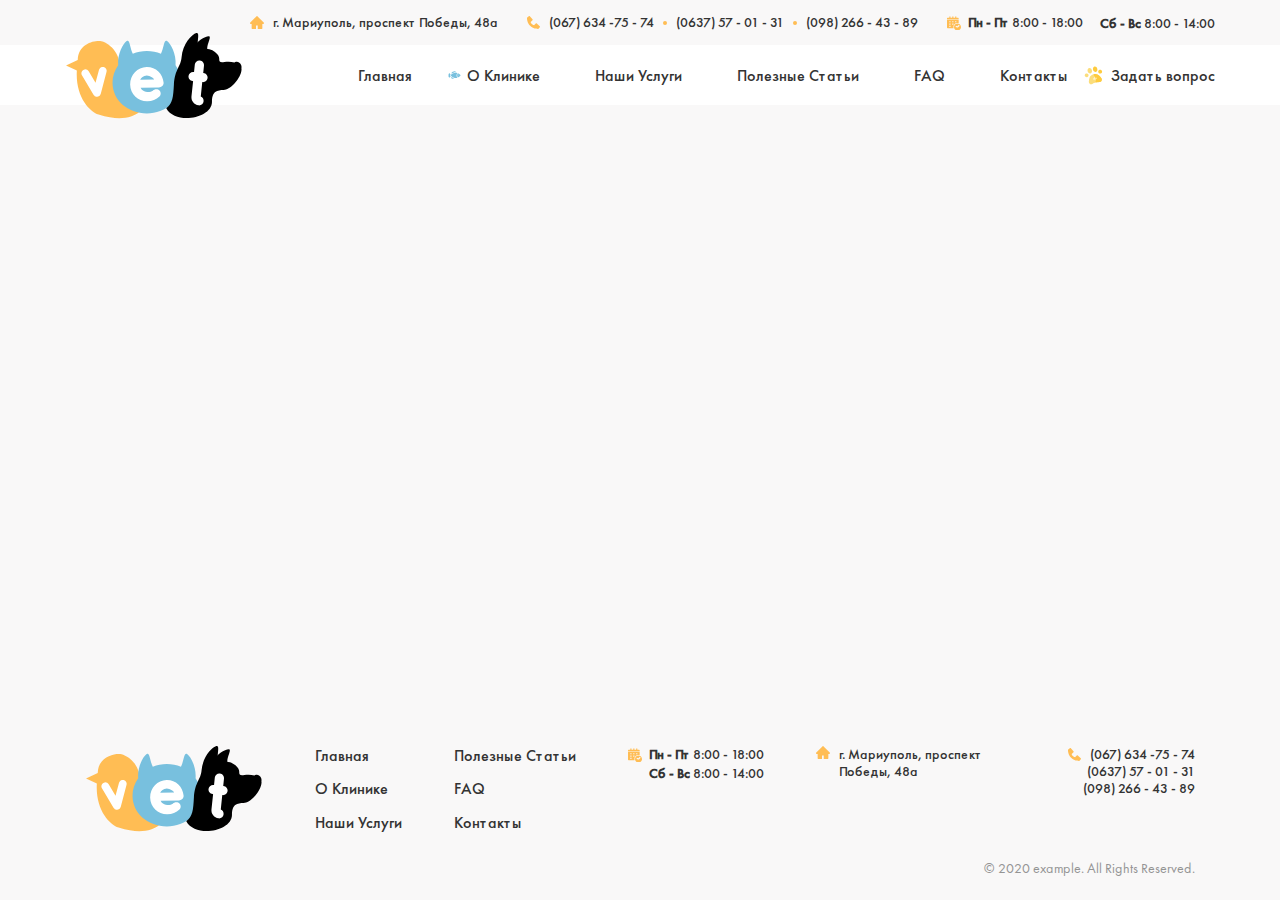
==== about_company.html @ c0300edf "completed all page header and footer" ====
<!DOCTYPE html>
<html lang="en">
<head>
    <meta charset="UTF-8">
    <meta http-equiv="X-UA-Compatible" content="IE=edge">
    <meta name="viewport" content="width=device-width, initial-scale=1.0">
    <link rel="stylesheet" href="./css/main.min.css">
    <title>О клинике</title>
</head>
<body>
    <header class="header">
        <div class="container">
            <div class="header-top">
                <div class="header-top-info">
                    <address class="header-top__address">
                        г. Мариуполь, проспект Победы, 48а
                    </address>
                    
                    <ul class="header-top__list-tel">
                        <li class="header-top__item-tel">
                            <a class="header-top__tel" href="tel:+0676347574">
                                (067) 634 -75 - 74
                            </a>
                        </li>
                        
                        <li class="header-top__item-tel">
                            <a class="header-top__tel" href="tel:+0637570131">
                                (0637) 57 - 01 - 31
                            </a>
                        </li>
                        
                        <li class="header-top__item-tel">
                            <a class="header-top__tel" href="tel:+0982664389">
                                (098) 266 - 43 - 89
                            </a>
                        </li>
                    </ul>
                    
                    <ul class="header-top__list-time">
                        <li class="header-top__item-time">
                            <time class="header-top__time">
                                <span class="header-top__time-day">Пн - Пт</span> 8:00 - 18:00
                            </time>
                        </li>
                        
                        <li class="header-top__item-time">
                            <time class="header-top__time">
                                <span class="header-top__time-day">Сб - Вс</span> 8:00 - 14:00
                            </time>
                        </li>
                    </ul>
                </div>
            </div>
            
            <div class="header-bottom">
                <div class="header-bottom-info">
                    <a class="header__link" href="./index.html">
                        <img class="header__img" src="./images/logo.svg" alt="Logo of site" width="178" height="86">
                    </a>

                    <ul class="header-bottom__list">
                        <li class="header-bottom__item">
                            <a class="header-bottom__link" href="./index.html">
                                Главная
                            </a>
                        </li>

                        <li class="header-bottom__item header-bottom--acive">
                            <a class="header-bottom__link" href="./about_company.html">
                                О Клинике
                            </a>
                        </li>

                        <li class="header-bottom__item">
                            <a class="header-bottom__link" href="./services.html">
                                Наши Услуги
                            </a>
                        </li>

                        <li class="header-bottom__item">
                            <a class="header-bottom__link" href="./blog.html">
                                Полезные Статьи
                            </a>
                        </li>

                        <li class="header-bottom__item">
                            <a class="header-bottom__link" href="./faq.html">
                                FAQ
                            </a>
                        </li>

                        <li class="header-bottom__item">
                            <a class="header-bottom__link" href="./contac.html">
                                Контакты
                            </a>
                        </li>
                    </ul>

                    <a class="header-bottom__link-q" href="">
                        Задать вопрос
                    </a>
                </div>
            </div>
        </div>
    </header>

    <!-- Main -->

    <main class="main">

    </main>

    <!-- Footer -->

    <footer class="footer">
        <div class="container">
            <div class="footer-top">
                <a class="header__link" href="./index.html">
                    <img class="header__img" src="./images/logo.svg" alt="Logo of site" width="178" height="86">
                </a>

                <ul class="footer__list">
                    <li class="footer__item">
                        <a class="footer__link" href="./index.html">
                            Главная
                        </a>
                    </li>

                    <li class="footer__item">
                        <a class="footer__link" href="./about_company.html">
                            О Клинике
                        </a>
                    </li>

                    <li class="footer__item">
                        <a class="footer__link" href="./services.html">
                            Наши Услуги
                        </a>
                    </li>
                </ul>

                <ul class="footer__list">
                    <li class="footer__item">
                        <a class="footer__link" href="./blog.html">
                            Полезные Статьи
                        </a>
                    </li>

                    <li class="footer__item">
                        <a class="footer__link" href="./faq.html">
                            FAQ
                        </a>
                    </li>

                    <li class="footer__item">
                        <a class="footer__link" href="./contac.html">
                            Контакты
                        </a>
                    </li>
                </ul>

                <ul class="header-top__list-time">
                    <li class="header-top__item-time">
                        <time class="header-top__time">
                            <span class="header-top__time-day">Пн - Пт</span> 8:00 - 18:00
                        </time>
                    </li>
                    
                    <li class="header-top__item-time">
                        <time class="header-top__time">
                            <span class="header-top__time-day">Сб - Вс</span> 8:00 - 14:00
                        </time>
                    </li>
                </ul>

                <address class="header-top__address">
                    г. Мариуполь, проспект Победы, 48а
                </address>
                
                <ul class="header-top__list-tel">
                    <li class="header-top__item-tel">
                        <a class="header-top__tel" href="tel:+0676347574">
                            (067) 634 -75 - 74
                        </a>
                    </li>
                    
                    <li class="header-top__item-tel">
                        <a class="header-top__tel" href="tel:+0637570131">
                            (0637) 57 - 01 - 31
                        </a>
                    </li>
                    
                    <li class="header-top__item-tel">
                        <a class="header-top__tel" href="tel:+0982664389">
                            (098) 266 - 43 - 89
                        </a>
                    </li>
                </ul>
            </div>
            
            <div class="footer-bottom">
                <p class="footer__author">
                    © 2020 example. All Rights Reserved.
                </p>
            </div>
        </div>
    </footer>
</body>
</html>
---- css/main.min.css ----
<<<<<<< HEAD
@font-face{font-family:'FuturaPT';src:url("../font/FuturaPT-Bold.woff2") format("woff2"),url("../font/FuturaPT-Bold.woff") format("woff");font-weight:bold;font-style:normal;font-display:swap}@font-face{font-family:'FuturaPT';src:url("../font/FuturaPT-Book.woff2") format("woff2"),url("../font/FuturaPT-Book.woff") format("woff");font-weight:normal;font-style:normal;font-display:swap}@font-face{font-family:'FuturaPT';src:url("../font/FuturaPT-Light.woff2") format("woff2"),url("../font/FuturaPT-Light.woff") format("woff");font-weight:300;font-style:normal;font-display:swap}@font-face{font-family:'FuturaPT';src:url("../font/FuturaPT-Medium.woff2") format("woff2"),url("../font/FuturaPT-Medium.woff") format("woff");font-weight:500;font-style:normal;font-display:swap}html{line-height:1.15;-webkit-text-size-adjust:100%}body{margin:0}main{display:block}h1{font-size:2em;margin:.67em 0}hr{-webkit-box-sizing:content-box;box-sizing:content-box;height:0;overflow:visible}pre{font-family:monospace,monospace;font-size:1em}a{background-color:transparent}abbr[title]{border-bottom:none;text-decoration:underline;-webkit-text-decoration:underline dotted;text-decoration:underline dotted}b,strong{font-weight:bolder}code,kbd,samp{font-family:monospace,monospace;font-size:1em}small{font-size:80%}sub,sup{font-size:75%;line-height:0;position:relative;vertical-align:baseline}sub{bottom:-.25em}sup{top:-.5em}img{border-style:none}button,input,optgroup,select,textarea{font-family:inherit;font-size:100%;line-height:1.15;margin:0}button,input{overflow:visible}button,select{text-transform:none}[type=button],[type=reset],[type=submit],button{-webkit-appearance:button}[type=button]::-moz-focus-inner,[type=reset]::-moz-focus-inner,[type=submit]::-moz-focus-inner,button::-moz-focus-inner{border-style:none;padding:0}[type=button]:-moz-focusring,[type=reset]:-moz-focusring,[type=submit]:-moz-focusring,button:-moz-focusring{outline:1px dotted ButtonText}fieldset{padding:.35em .75em .625em}legend{-webkit-box-sizing:border-box;box-sizing:border-box;color:inherit;display:table;max-width:100%;padding:0;white-space:normal}progress{vertical-align:baseline}textarea{overflow:auto}[type=checkbox],[type=radio]{-webkit-box-sizing:border-box;box-sizing:border-box;padding:0}[type=number]::-webkit-inner-spin-button,[type=number]::-webkit-outer-spin-button{height:auto}[type=search]{-webkit-appearance:textfield;outline-offset:-2px}[type=search]::-webkit-search-decoration{-webkit-appearance:none}::-webkit-file-upload-button{-webkit-appearance:button;font:inherit}details{display:block}summary{display:list-item}template{display:none}[hidden]{display:none}*,::before,::after{-webkit-box-sizing:border-box;box-sizing:border-box;scroll-behavior:smooth}html{height:100%}body{margin:0;padding:0;display:-webkit-box;display:-ms-flexbox;display:flex;-webkit-box-orient:vertical;-webkit-box-direction:normal;-ms-flex-direction:column;flex-direction:column;height:100%;font-family:'FuturaPT', 'Arial', sans-serif;font-size:16px;line-height:1.2;font-weight:400;background-color:#F9F8F8}main{-webkit-box-flex:1;-ms-flex-positive:1;flex-grow:1}img{vertical-align:middle}.visually-hidden{position:absolute;width:1px;height:1px;margin:-1px;padding:0;overflow:hidden;border:0;clip:rect(0 0 0 0)}.container{max-width:1440px;margin:0 auto;padding:0 20px}.header .container{padding:0}.header-top{padding:13px 65px 13px 250px;background-color:#F9F8F8}.header-top-info{display:-webkit-box;display:-ms-flexbox;display:flex;-webkit-box-pack:justify;-ms-flex-pack:justify;justify-content:space-between;-webkit-box-align:center;-ms-flex-align:center;align-items:center}.header-top__address{display:-webkit-box;display:-ms-flexbox;display:flex;-webkit-box-align:center;-ms-flex-align:center;align-items:center;font-size:14px;font-style:normal;font-weight:500;color:#333}.header-top__address::before{content:"";display:block;width:14px;height:13px;margin-right:9px;-ms-flex-negative:0;flex-shrink:0;background-image:url("../images/icon-house.svg");background-repeat:no-repeat}.header-top__list-tel{margin:0;padding:0;list-style-type:none;display:-webkit-box;display:-ms-flexbox;display:flex}.header-top__item-tel+.header-top__item-tel{margin-left:9px}.header-top__item-tel{display:-webkit-box;display:-ms-flexbox;display:flex;-webkit-box-align:center;-ms-flex-align:center;align-items:center}.header-top__item-tel:nth-child(1)::before{content:"";display:block;width:13px;height:13px;margin-right:9px;background-image:url("../images/icon-phone.svg");background-repeat:no-repeat}.header-top__item-tel:nth-child(2)::before{content:"";display:block;width:4px;height:4px;margin-right:9px;background-image:url("../images/icon-circle.svg");background-repeat:no-repeat}.header-top__item-tel:nth-child(3)::before{content:"";display:block;width:4px;height:4px;margin-right:9px;background-image:url("../images/icon-circle.svg");background-repeat:no-repeat}.header-top__tel{font-size:14px;font-weight:500;color:#333;text-decoration:none}.header-top__tel:hover{color:#FFBD54;-webkit-transition:color 0.3s ease;transition:color 0.3s ease}.header-top__tel:active{color:#333;opacity:0.6}.header-top__list-time{margin:0;padding:0;list-style-type:none;display:-webkit-box;display:-ms-flexbox;display:flex}.header-top__item-time:nth-child(1){display:-webkit-box;display:-ms-flexbox;display:flex;-webkit-box-align:center;-ms-flex-align:center;align-items:center;margin-right:17px}.header-top__item-time:nth-child(1)::before{content:"";display:block;width:14px;height:14px;margin-right:7px;background-image:url("../images/icon-calendar.svg");background-repeat:no-repeat}.header-top__time{font-size:14px;font-weight:500;color:#333}.header-top__time-day{font-weight:700}.header-bottom{position:relative;padding:20px 65px 19px 358px;background-color:#fff}.header-bottom-info{display:-webkit-box;display:-ms-flexbox;display:flex;-webkit-box-pack:justify;-ms-flex-pack:justify;justify-content:space-between;-webkit-box-align:center;-ms-flex-align:center;align-items:center}.header__link{position:absolute;left:65px}.header__link:hover{opacity:0.8}.header__link:active{opacity:0.6}.header-bottom__list{margin:0;padding:0;list-style-type:none;display:-webkit-box;display:-ms-flexbox;display:flex;-webkit-box-align:center;-ms-flex-align:center;align-items:center}.header-bottom__item+.header-bottom__item{margin-left:55px}.header-bottom__item{position:relative;display:-webkit-box;display:-ms-flexbox;display:flex;-webkit-box-align:center;-ms-flex-align:center;align-items:center}.header-bottom__item::before{position:absolute;left:-20px;content:"";display:none;width:15px;height:15px;background-image:url("../images/icon-fish.svg");background-repeat:no-repeat;background-size:contain}.header-bottom__item:hover::before{display:block}.header-bottom--acive.header-bottom__item::before{display:block}.header-bottom__link{font-weight:500;color:#333;text-decoration:none;white-space:nowrap}.header-bottom__link:hover{-webkit-box-shadow:inset 0 -2px 0 0 #F4FFAD;box-shadow:inset 0 -2px 0 0 #F4FFAD}.header-bottom__link:active{opacity:0.6}.header-bottom__link-q{display:-webkit-box;display:-ms-flexbox;display:flex;-webkit-box-align:center;-ms-flex-align:center;align-items:center;font-size:16px;font-weight:500;color:#333;text-decoration:none}.header-bottom__link-q:hover{-webkit-box-shadow:inset 0 -2px 0 0 #F4FFAD;box-shadow:inset 0 -2px 0 0 #F4FFAD}.header-bottom__link-q:active{opacity:0.6}.header-bottom__link-q::before{content:"";display:block;width:23px;height:21px;margin-right:5px;background-image:url("../images/icon-pet.svg");background-repeat:no-repeat;background-size:contain}.footer .footer-top{display:-webkit-box;display:-ms-flexbox;display:flex;-webkit-box-align:start;-ms-flex-align:start;align-items:flex-start;-webkit-box-pack:justify;-ms-flex-pack:justify;justify-content:space-between;padding:54px 65px 14px 65px;background-color:#F9F8F8}.footer .header__link{position:relative;left:0}.footer__list{margin:0;padding:0;list-style-type:none}.footer__item+.footer__item{margin-top:14px}.footer__link{font-weight:500;color:#333;text-decoration:none;white-space:nowrap}.footer__link:hover{color:#FFBD54;-webkit-transition:color 0.3s ease;transition:color 0.3s ease}.footer__link:active{color:#333;opacity:0.7}.footer .header-top__list-time{-webkit-box-orient:vertical;-webkit-box-direction:normal;-ms-flex-direction:column;flex-direction:column;-webkit-box-align:end;-ms-flex-align:end;align-items:flex-end}.footer .header-top__item-time:nth-child(1){margin:0}.footer .header-top__address{max-width:200px;-webkit-box-align:start;-ms-flex-align:start;align-items:flex-start}.footer .header-top__list-tel{-webkit-box-orient:vertical;-webkit-box-direction:normal;-ms-flex-direction:column;flex-direction:column;-webkit-box-align:end;-ms-flex-align:end;align-items:flex-end}.footer .header-top__item-tel:nth-child(2)::before{content:none}.footer .header-top__item-tel:nth-child(3)::before{content:none}.footer-bottom{padding:14px 65px 23px 65px}.footer__author{margin:0;padding:0;text-align:right;font-size:14px;color:#949494}
/*# sourceMappingURL=main.min.css.map */
=======

@font-face{font-family:'FuturaPT';src:url("../font/FuturaPT-Bold.woff2") format("woff2"),url("../font/FuturaPT-Bold.woff") format("woff");font-weight:bold;font-style:normal;font-display:swap}@font-face{font-family:'FuturaPT';src:url("../font/FuturaPT-Book.woff2") format("woff2"),url("../font/FuturaPT-Book.woff") format("woff");font-weight:normal;font-style:normal;font-display:swap}@font-face{font-family:'FuturaPT';src:url("../font/FuturaPT-Light.woff2") format("woff2"),url("../font/FuturaPT-Light.woff") format("woff");font-weight:300;font-style:normal;font-display:swap}@font-face{font-family:'FuturaPT';src:url("../font/FuturaPT-Medium.woff2") format("woff2"),url("../font/FuturaPT-Medium.woff") format("woff");font-weight:500;font-style:normal;font-display:swap}html{line-height:1.15;-webkit-text-size-adjust:100%}body{margin:0}main{display:block}h1{font-size:2em;margin:.67em 0}hr{-webkit-box-sizing:content-box;box-sizing:content-box;height:0;overflow:visible}pre{font-family:monospace,monospace;font-size:1em}a{background-color:transparent}abbr[title]{border-bottom:none;text-decoration:underline;-webkit-text-decoration:underline dotted;text-decoration:underline dotted}b,strong{font-weight:bolder}code,kbd,samp{font-family:monospace,monospace;font-size:1em}small{font-size:80%}sub,sup{font-size:75%;line-height:0;position:relative;vertical-align:baseline}sub{bottom:-.25em}sup{top:-.5em}img{border-style:none}button,input,optgroup,select,textarea{font-family:inherit;font-size:100%;line-height:1.15;margin:0}button,input{overflow:visible}button,select{text-transform:none}[type=button],[type=reset],[type=submit],button{-webkit-appearance:button}[type=button]::-moz-focus-inner,[type=reset]::-moz-focus-inner,[type=submit]::-moz-focus-inner,button::-moz-focus-inner{border-style:none;padding:0}[type=button]:-moz-focusring,[type=reset]:-moz-focusring,[type=submit]:-moz-focusring,button:-moz-focusring{outline:1px dotted ButtonText}fieldset{padding:.35em .75em .625em}legend{-webkit-box-sizing:border-box;box-sizing:border-box;color:inherit;display:table;max-width:100%;padding:0;white-space:normal}progress{vertical-align:baseline}textarea{overflow:auto}[type=checkbox],[type=radio]{-webkit-box-sizing:border-box;box-sizing:border-box;padding:0}[type=number]::-webkit-inner-spin-button,[type=number]::-webkit-outer-spin-button{height:auto}[type=search]{-webkit-appearance:textfield;outline-offset:-2px}[type=search]::-webkit-search-decoration{-webkit-appearance:none}::-webkit-file-upload-button{-webkit-appearance:button;font:inherit}details{display:block}summary{display:list-item}template{display:none}[hidden]{display:none}*,::before,::after{-webkit-box-sizing:border-box;box-sizing:border-box;scroll-behavior:smooth}html{height:100%}body{margin:0;padding:0;display:-webkit-box;display:-ms-flexbox;display:flex;-webkit-box-orient:vertical;-webkit-box-direction:normal;-ms-flex-direction:column;flex-direction:column;height:100%;font-family:'FuturaPT', 'Arial', sans-serif;font-size:16px;line-height:1.2;font-weight:400;background-color:#F9F8F8}main{-webkit-box-flex:1;-ms-flex-positive:1;flex-grow:1}img{vertical-align:middle}.visually-hidden{position:absolute;width:1px;height:1px;margin:-1px;padding:0;overflow:hidden;border:0;clip:rect(0 0 0 0)}.container{max-width:1440px;margin:0 auto;padding:0 20px}.header .container{padding:0}.header-top{padding:13px 65px 13px 250px;background-color:#F9F8F8}.header-top-info{display:-webkit-box;display:-ms-flexbox;display:flex;-webkit-box-pack:justify;-ms-flex-pack:justify;justify-content:space-between;-webkit-box-align:center;-ms-flex-align:center;align-items:center}.header-top__address{display:-webkit-box;display:-ms-flexbox;display:flex;-webkit-box-align:center;-ms-flex-align:center;align-items:center;font-size:14px;font-style:normal;font-weight:500;color:#333}.header-top__address::before{content:"";display:block;width:14px;height:13px;margin-right:9px;background-image:url("../images/icon-house.svg");background-repeat:no-repeat}.header-top__list-tel{margin:0;padding:0;list-style-type:none;display:-webkit-box;display:-ms-flexbox;display:flex}.header-top__item-tel+.header-top__item-tel{margin-left:9px}.header-top__item-tel{display:-webkit-box;display:-ms-flexbox;display:flex;-webkit-box-align:center;-ms-flex-align:center;align-items:center}.header-top__item-tel:nth-child(1)::before{content:"";display:block;width:13px;height:13px;margin-right:9px;background-image:url("../images/icon-phone.svg");background-repeat:no-repeat}.header-top__item-tel:nth-child(2)::before{content:"";display:block;width:4px;height:4px;margin-right:9px;background-image:url("../images/icon-circle.svg");background-repeat:no-repeat}.header-top__item-tel:nth-child(3)::before{content:"";display:block;width:4px;height:4px;margin-right:9px;background-image:url("../images/icon-circle.svg");background-repeat:no-repeat}.header-top__tel{font-size:14px;font-weight:500;color:#333;text-decoration:none}.header-top__tel:hover{color:#FFBD54;-webkit-transition:color 0.3s ease;transition:color 0.3s ease}.header-top__tel:active{color:#333;opacity:0.6}.header-top__list-time{margin:0;padding:0;list-style-type:none;display:-webkit-box;display:-ms-flexbox;display:flex}.header-top__item-time:nth-child(1){display:-webkit-box;display:-ms-flexbox;display:flex;-webkit-box-align:center;-ms-flex-align:center;align-items:center;margin-right:17px}.header-top__item-time:nth-child(1)::before{content:"";display:block;width:14px;height:14px;margin-right:7px;background-image:url("../images/icon-calendar.svg");background-repeat:no-repeat}.header-top__time{font-size:14px;font-weight:500;color:#333}.header-top__time-day{font-weight:700}.header-bottom{position:relative;padding:20px 65px 19px 358px;background-color:#fff}.header-bottom-info{display:-webkit-box;display:-ms-flexbox;display:flex;-webkit-box-pack:justify;-ms-flex-pack:justify;justify-content:space-between;-webkit-box-align:center;-ms-flex-align:center;align-items:center}.header__link{position:absolute;left:65px}.header__link:hover{opacity:0.8}.header__link:active{opacity:0.6}.header-bottom__list{margin:0;padding:0;list-style-type:none;display:-webkit-box;display:-ms-flexbox;display:flex;-webkit-box-align:center;-ms-flex-align:center;align-items:center}.header-bottom__item+.header-bottom__item{margin-left:55px}.header-bottom__item{position:relative;display:-webkit-box;display:-ms-flexbox;display:flex;-webkit-box-align:center;-ms-flex-align:center;align-items:center}.header-bottom__item::before{position:absolute;left:-20px;content:"";display:none;width:15px;height:15px;background-image:url("../images/icon-fish.svg");background-repeat:no-repeat;background-size:contain}.header-bottom__item:hover::before{display:block}.header-bottom--acive.header-bottom__item::before{display:block}.header-bottom__link{font-weight:500;color:#333;text-decoration:none;white-space:nowrap}.header-bottom__link:hover{-webkit-box-shadow:inset 0 -2px 0 0 #F4FFAD;box-shadow:inset 0 -2px 0 0 #F4FFAD}.header-bottom__link:active{opacity:0.6}.header-bottom__link-q{display:-webkit-box;display:-ms-flexbox;display:flex;-webkit-box-align:center;-ms-flex-align:center;align-items:center;font-size:16px;font-weight:500;color:#333;text-decoration:none}.header-bottom__link-q:hover{-webkit-box-shadow:inset 0 -2px 0 0 #F4FFAD;box-shadow:inset 0 -2px 0 0 #F4FFAD}.header-bottom__link-q:active{opacity:0.6}.header-bottom__link-q::before{content:"";display:block;width:23px;height:21px;margin-right:5px;background-image:url("../images/icon-pet.svg");background-repeat:no-repeat;background-size:contain}
/*# sourceMappingURL=main.min.css.map */

>>>>>>> f0f68b312cd9352ac6ed9e922bcf2f4b760effd1
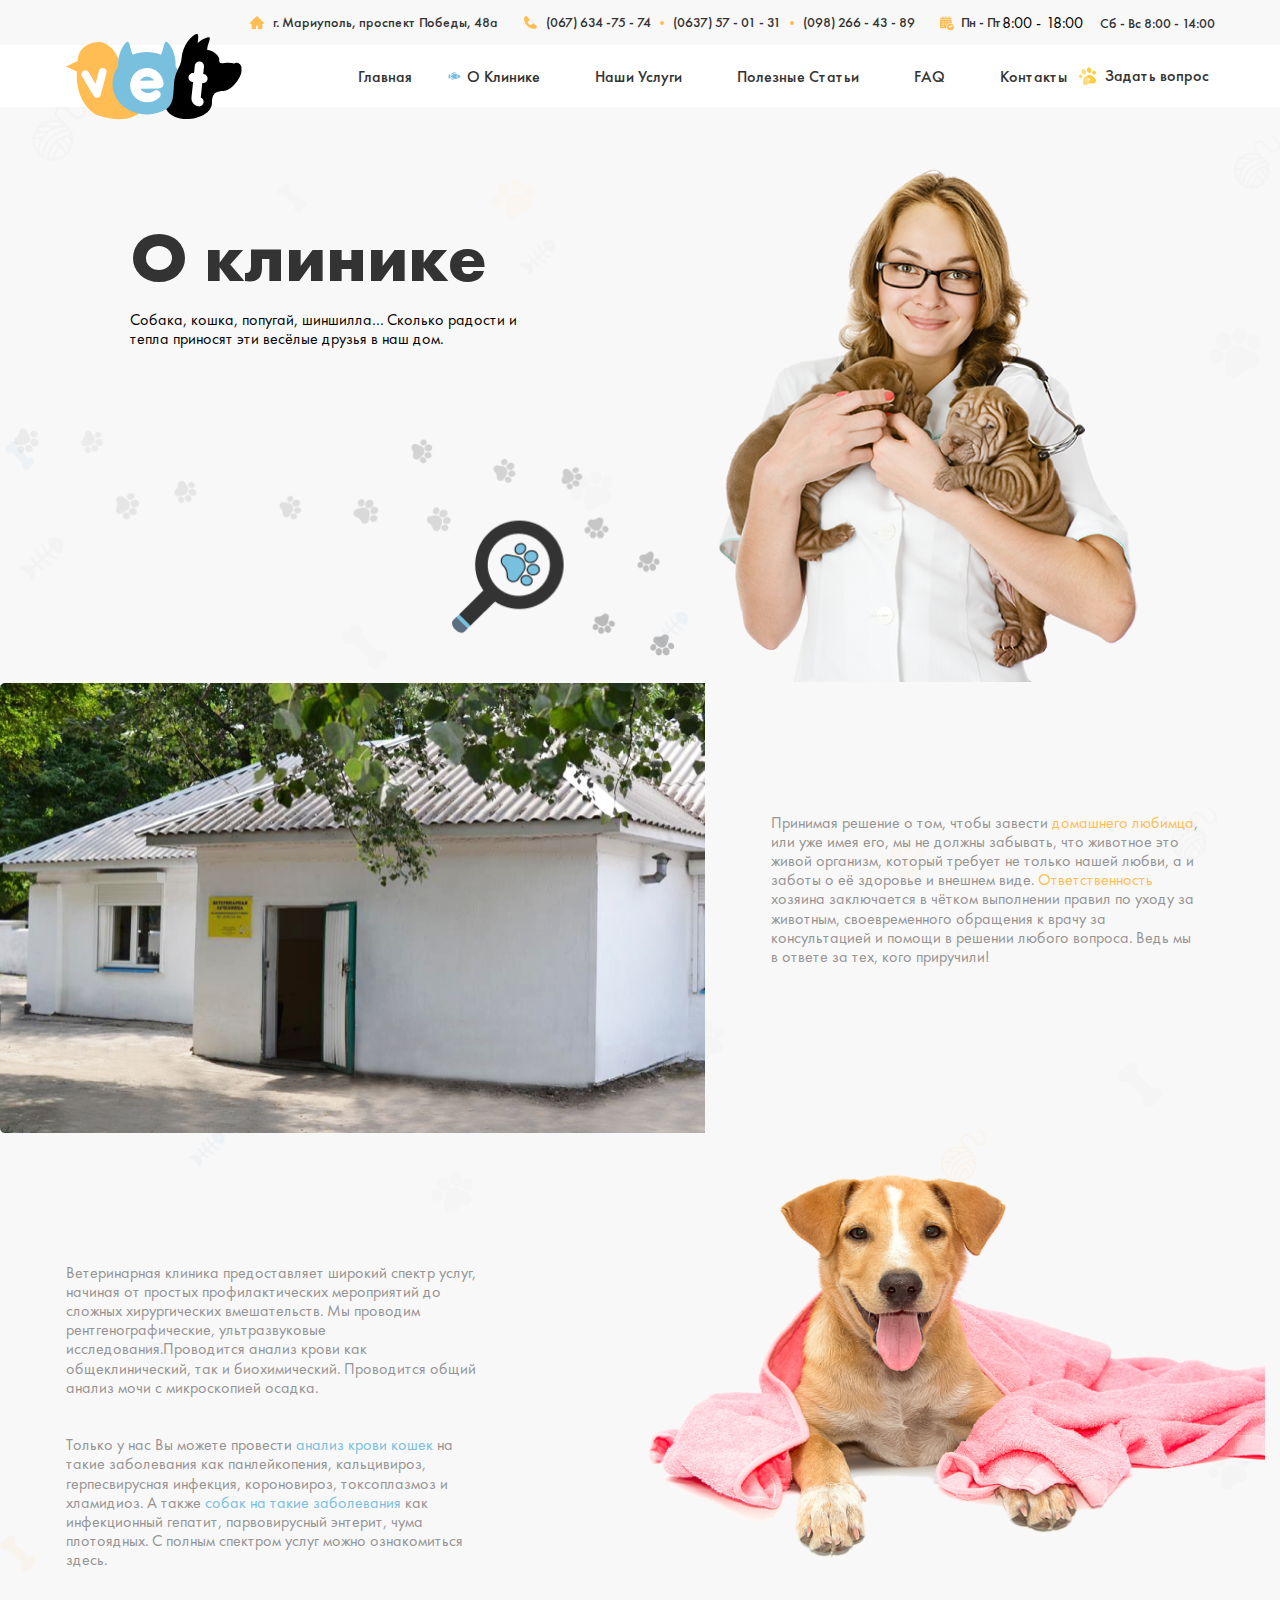
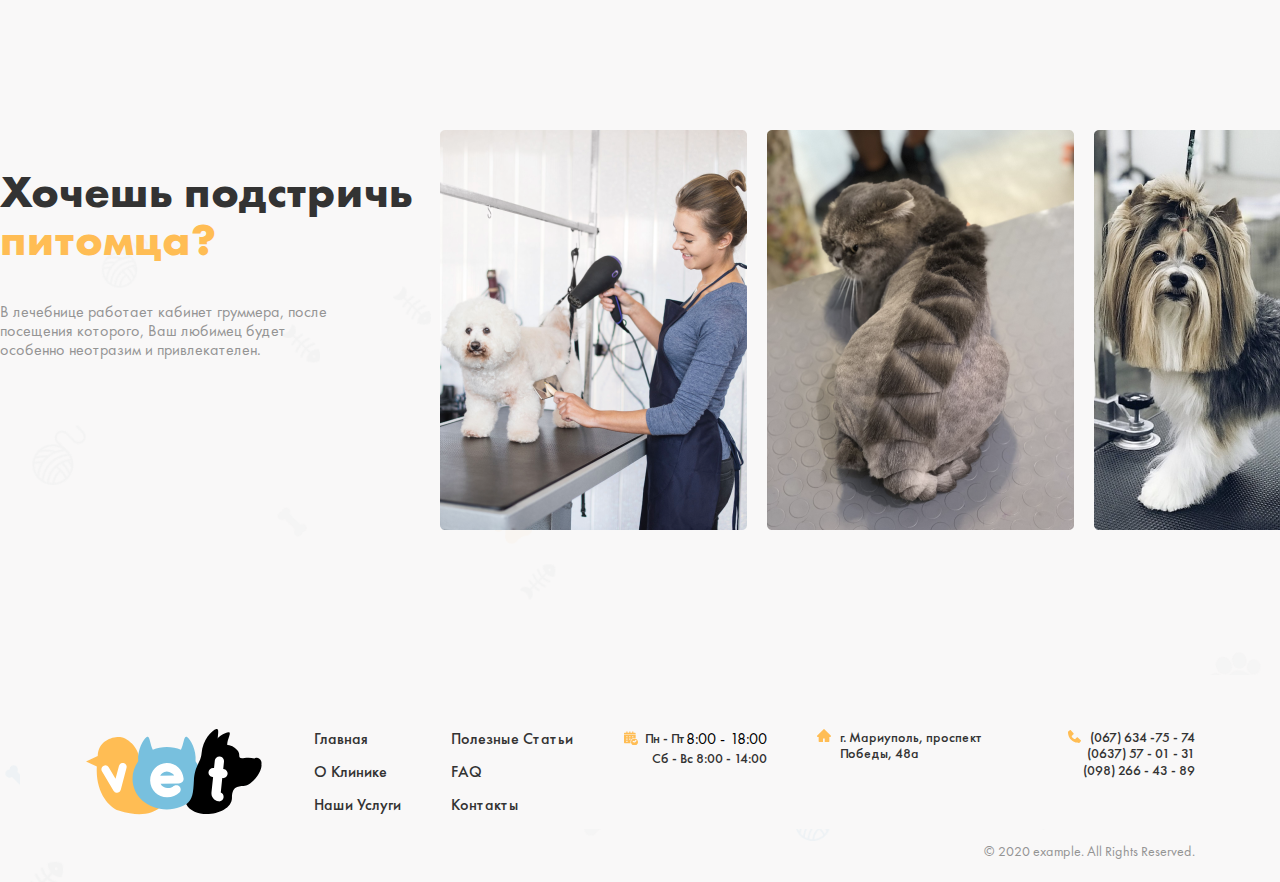
==== commit f149e2b3: "ancha muncha tayyor bo'lib qoldi)" ====
--- a/about_company.html
+++ b/about_company.html
@@ -1,5 +1,5 @@
 <!DOCTYPE html>
-<html lang="en">
+<html lang="ru">
 <head>
     <meta charset="UTF-8">
     <meta http-equiv="X-UA-Compatible" content="IE=edge">
@@ -38,15 +38,11 @@
                     
                     <ul class="header-top__list-time">
                         <li class="header-top__item-time">
-                            <time class="header-top__time">
-                                <span class="header-top__time-day">Пн - Пт</span> 8:00 - 18:00
-                            </time>
+                            <span class="header-top__time">Пн - Пт</span> 8:00 - 18:00
                         </li>
                         
                         <li class="header-top__item-time">
-                            <time class="header-top__time">
-                                <span class="header-top__time-day">Сб - Вс</span> 8:00 - 14:00
-                            </time>
+                            <span class="header-top__time">Сб - Вс 8:00 - 14:00</span> 
                         </li>
                     </ul>
                 </div>
@@ -57,48 +53,48 @@
                     <a class="header__link" href="./index.html">
                         <img class="header__img" src="./images/logo.svg" alt="Logo of site" width="178" height="86">
                     </a>
-
+                    
                     <ul class="header-bottom__list">
                         <li class="header-bottom__item">
                             <a class="header-bottom__link" href="./index.html">
                                 Главная
                             </a>
                         </li>
-
-                        <li class="header-bottom__item header-bottom--acive">
+                        
+                        <li class="header-bottom__item  header-bottom--acive">
                             <a class="header-bottom__link" href="./about_company.html">
                                 О Клинике
                             </a>
                         </li>
-
+                        
                         <li class="header-bottom__item">
                             <a class="header-bottom__link" href="./services.html">
                                 Наши Услуги
                             </a>
                         </li>
-
+                        
                         <li class="header-bottom__item">
                             <a class="header-bottom__link" href="./blog.html">
                                 Полезные Статьи
                             </a>
                         </li>
-
+                        
                         <li class="header-bottom__item">
                             <a class="header-bottom__link" href="./faq.html">
                                 FAQ
                             </a>
                         </li>
-
+                        
                         <li class="header-bottom__item">
                             <a class="header-bottom__link" href="./contac.html">
                                 Контакты
                             </a>
                         </li>
                     </ul>
-
-                    <a class="header-bottom__link-q" href="">
+                    
+                    <button class="header-bottom__link-q js-modal-open">
                         Задать вопрос
-                    </a>
+                    </button>
                 </div>
             </div>
         </div>
@@ -107,7 +103,61 @@
     <!-- Main -->
 
     <main class="main">
-
+        <div class="container">
+            <div class="hero-blog hero-about-company">
+              <h1 class="hero-blog__heading">
+                О клинике
+              </h1>
+              <p class="hero-blog__text">
+                Собака, кошка, попугай, шиншилла… Сколько радости и тепла приносят эти весёлые друзья в наш дом.
+              </p>
+            </div>
+        </div>
+
+        <!-- INFO  -->
+        <section class="conpany-info">
+            <div class="container">
+                <div class="conpany-info__wrapper">
+                    <div class="conpany-info__content">
+                        <img src="images/about-company-info-house.png" alt="House Img" width="705" height="450">
+                        <p class="conpany-info__text conpany-info__text__orange">
+                            Принимая решение о том, чтобы завести <span class="conpany-info__text__orange">домашнего любимца</span>, или уже имея его, мы не должны забывать, что животное это живой организм, который требует не только нашей любви, а и заботы о её здоровье и  внешнем виде. <span class="conpany-info__text__orange">Ответственность</span> хозяина заключается в чётком выполнении правил по уходу за животным, своевременного обращения к врачу за консультацией и помощи в решении любого вопроса. Ведь мы в ответе за тех, кого приручили!
+                        </p>
+                    </div>
+                    <div class="conpany-info__content">
+                        <div class="conpany-info__text__wrapper">
+                            <p class="conpany-info__text">
+                                Ветеринарная клиника предоставляет широкий спектр услуг,  начиная от простых профилактических мероприятий до сложных хирургических вмешательств. Мы проводим рентгенографические, ультразвуковые исследования.Проводится анализ крови как общеклинический, так и биохимический. Проводится общий анализ мочи с микроскопией осадка. <br><br><br>
+                                Только у нас Вы можете провести <span class="conpany-info__text__blue
+                                ">анализ крови кошек</span> на такие заболевания как панлейкопения, кальцивироз, герпесвирусная инфекция, короновироз, токсоплазмоз и хламидиоз. А также <span class="conpany-info__text__blue
+                                ">собак на такие заболевания</span>  как инфекционный гепатит, парвовирусный энтерит, чума плотоядных. С полным спектром услуг можно ознакомиться здесь.
+                            </p>
+                        </div>
+                        <img src="images/about-company-info-dog.png" alt="House Img" width="705" height="450">
+                    </div>
+
+                    <section class="conpany-feature">
+                        <div class="container">
+                            <div class="conpany-feature__wrapper">
+                                <div class="conpany-feature__content">
+                                    <h2 class="conpany-feature__heading">
+                                        Хочешь подстричь <span>питомца?</span>
+                                    </h2>
+                                    <p class="conpany-feature__text">
+                                        В лечебнице работает кабинет груммера, после посещения которого, Ваш любимец будет особенно неотразим и привлекателен.
+                                    </p>
+                                </div>
+                                <div class="conpany-feature__img">
+                                    <img src="images/feature-vet-woman.png" alt="Vet woman" srcset="images/feature-vet-woman.png 1x ,images/feature-vet-woman@2x.png 2x" width="307" height="400">
+                                    <img src="images/feature-cat.png" alt="Vet woman" srcset="images/feature-cat.png 1x ,images/feature-cat@2x.png 2x" width="307" height="400">
+                                    <img src="images/feature-dog.png" alt="Vet woman" srcset="images/feature-dog.png 1x ,images/feature-dog@2x.png 2x" width="307" height="400">
+                                </div>
+                            </div>
+                        </div>
+                    </section>
+                </div>
+            </div>
+        </section>
     </main>
 
     <!-- Footer -->
@@ -118,61 +168,57 @@
                 <a class="header__link" href="./index.html">
                     <img class="header__img" src="./images/logo.svg" alt="Logo of site" width="178" height="86">
                 </a>
-
+                
                 <ul class="footer__list">
                     <li class="footer__item">
                         <a class="footer__link" href="./index.html">
                             Главная
                         </a>
                     </li>
-
+                    
                     <li class="footer__item">
                         <a class="footer__link" href="./about_company.html">
                             О Клинике
                         </a>
                     </li>
-
+                    
                     <li class="footer__item">
                         <a class="footer__link" href="./services.html">
                             Наши Услуги
                         </a>
                     </li>
                 </ul>
-
+                
                 <ul class="footer__list">
                     <li class="footer__item">
                         <a class="footer__link" href="./blog.html">
                             Полезные Статьи
                         </a>
                     </li>
-
+                    
                     <li class="footer__item">
                         <a class="footer__link" href="./faq.html">
                             FAQ
                         </a>
                     </li>
-
+                    
                     <li class="footer__item">
                         <a class="footer__link" href="./contac.html">
                             Контакты
                         </a>
                     </li>
                 </ul>
-
+                
                 <ul class="header-top__list-time">
                     <li class="header-top__item-time">
-                        <time class="header-top__time">
-                            <span class="header-top__time-day">Пн - Пт</span> 8:00 - 18:00
-                        </time>
+                        <span class="header-top__time">Пн - Пт</span> 8:00 - 18:00
                     </li>
                     
                     <li class="header-top__item-time">
-                        <time class="header-top__time">
-                            <span class="header-top__time-day">Сб - Вс</span> 8:00 - 14:00
-                        </time>
-                    </li>
-                </ul>
-
+                        <span class="header-top__time">Сб - Вс 8:00 - 14:00</span> 
+                    </li>
+                </ul>
+                
                 <address class="header-top__address">
                     г. Мариуполь, проспект Победы, 48а
                 </address>
@@ -205,5 +251,32 @@
             </div>
         </div>
     </footer>
+    
+    <!-- Modal -->
+    
+    <section class="modal js-modal">
+        <div class="form-container">
+            <div class="content-wrapper">
+                <div class="left-content__wrapper">
+                    <button class="exit-button" type="button"><img src="./images/modal-exit.svg" alt="Modal exit" width="18" height="18"></button>
+                    <p class="form-info">Авторизация:</p>
+                    <a class="google" href="#">Войти через Google</a>
+                    <a class="facebook" href="#">Войти через Facebook</a>
+                </div>
+                
+                <form class="input-question" action="https://echo.htmlacademy.ru"  method="POST" >
+                    
+                    <h2 class="form-heading">Задать вопрос</h2>
+                    <input class="input-name" type="text" name="name" placeholder="Ваше имя" required>
+                    
+                    <textarea class="question-input" name="question" cols="30" rows="10" placeholder="Опишите Ваш вопрос."></textarea>
+                    
+                    <button class="form-button" type="submit">Отправить</button>
+                </form>
+            </div>
+        </div>
+    </section>
+    
+    <script src="./js/main.js"></script>
 </body>
 </html>--- a/css/main.min.css
+++ b/css/main.min.css
@@ -1,9 +1,2403 @@
-<<<<<<< HEAD
-@font-face{font-family:'FuturaPT';src:url("../font/FuturaPT-Bold.woff2") format("woff2"),url("../font/FuturaPT-Bold.woff") format("woff");font-weight:bold;font-style:normal;font-display:swap}@font-face{font-family:'FuturaPT';src:url("../font/FuturaPT-Book.woff2") format("woff2"),url("../font/FuturaPT-Book.woff") format("woff");font-weight:normal;font-style:normal;font-display:swap}@font-face{font-family:'FuturaPT';src:url("../font/FuturaPT-Light.woff2") format("woff2"),url("../font/FuturaPT-Light.woff") format("woff");font-weight:300;font-style:normal;font-display:swap}@font-face{font-family:'FuturaPT';src:url("../font/FuturaPT-Medium.woff2") format("woff2"),url("../font/FuturaPT-Medium.woff") format("woff");font-weight:500;font-style:normal;font-display:swap}html{line-height:1.15;-webkit-text-size-adjust:100%}body{margin:0}main{display:block}h1{font-size:2em;margin:.67em 0}hr{-webkit-box-sizing:content-box;box-sizing:content-box;height:0;overflow:visible}pre{font-family:monospace,monospace;font-size:1em}a{background-color:transparent}abbr[title]{border-bottom:none;text-decoration:underline;-webkit-text-decoration:underline dotted;text-decoration:underline dotted}b,strong{font-weight:bolder}code,kbd,samp{font-family:monospace,monospace;font-size:1em}small{font-size:80%}sub,sup{font-size:75%;line-height:0;position:relative;vertical-align:baseline}sub{bottom:-.25em}sup{top:-.5em}img{border-style:none}button,input,optgroup,select,textarea{font-family:inherit;font-size:100%;line-height:1.15;margin:0}button,input{overflow:visible}button,select{text-transform:none}[type=button],[type=reset],[type=submit],button{-webkit-appearance:button}[type=button]::-moz-focus-inner,[type=reset]::-moz-focus-inner,[type=submit]::-moz-focus-inner,button::-moz-focus-inner{border-style:none;padding:0}[type=button]:-moz-focusring,[type=reset]:-moz-focusring,[type=submit]:-moz-focusring,button:-moz-focusring{outline:1px dotted ButtonText}fieldset{padding:.35em .75em .625em}legend{-webkit-box-sizing:border-box;box-sizing:border-box;color:inherit;display:table;max-width:100%;padding:0;white-space:normal}progress{vertical-align:baseline}textarea{overflow:auto}[type=checkbox],[type=radio]{-webkit-box-sizing:border-box;box-sizing:border-box;padding:0}[type=number]::-webkit-inner-spin-button,[type=number]::-webkit-outer-spin-button{height:auto}[type=search]{-webkit-appearance:textfield;outline-offset:-2px}[type=search]::-webkit-search-decoration{-webkit-appearance:none}::-webkit-file-upload-button{-webkit-appearance:button;font:inherit}details{display:block}summary{display:list-item}template{display:none}[hidden]{display:none}*,::before,::after{-webkit-box-sizing:border-box;box-sizing:border-box;scroll-behavior:smooth}html{height:100%}body{margin:0;padding:0;display:-webkit-box;display:-ms-flexbox;display:flex;-webkit-box-orient:vertical;-webkit-box-direction:normal;-ms-flex-direction:column;flex-direction:column;height:100%;font-family:'FuturaPT', 'Arial', sans-serif;font-size:16px;line-height:1.2;font-weight:400;background-color:#F9F8F8}main{-webkit-box-flex:1;-ms-flex-positive:1;flex-grow:1}img{vertical-align:middle}.visually-hidden{position:absolute;width:1px;height:1px;margin:-1px;padding:0;overflow:hidden;border:0;clip:rect(0 0 0 0)}.container{max-width:1440px;margin:0 auto;padding:0 20px}.header .container{padding:0}.header-top{padding:13px 65px 13px 250px;background-color:#F9F8F8}.header-top-info{display:-webkit-box;display:-ms-flexbox;display:flex;-webkit-box-pack:justify;-ms-flex-pack:justify;justify-content:space-between;-webkit-box-align:center;-ms-flex-align:center;align-items:center}.header-top__address{display:-webkit-box;display:-ms-flexbox;display:flex;-webkit-box-align:center;-ms-flex-align:center;align-items:center;font-size:14px;font-style:normal;font-weight:500;color:#333}.header-top__address::before{content:"";display:block;width:14px;height:13px;margin-right:9px;-ms-flex-negative:0;flex-shrink:0;background-image:url("../images/icon-house.svg");background-repeat:no-repeat}.header-top__list-tel{margin:0;padding:0;list-style-type:none;display:-webkit-box;display:-ms-flexbox;display:flex}.header-top__item-tel+.header-top__item-tel{margin-left:9px}.header-top__item-tel{display:-webkit-box;display:-ms-flexbox;display:flex;-webkit-box-align:center;-ms-flex-align:center;align-items:center}.header-top__item-tel:nth-child(1)::before{content:"";display:block;width:13px;height:13px;margin-right:9px;background-image:url("../images/icon-phone.svg");background-repeat:no-repeat}.header-top__item-tel:nth-child(2)::before{content:"";display:block;width:4px;height:4px;margin-right:9px;background-image:url("../images/icon-circle.svg");background-repeat:no-repeat}.header-top__item-tel:nth-child(3)::before{content:"";display:block;width:4px;height:4px;margin-right:9px;background-image:url("../images/icon-circle.svg");background-repeat:no-repeat}.header-top__tel{font-size:14px;font-weight:500;color:#333;text-decoration:none}.header-top__tel:hover{color:#FFBD54;-webkit-transition:color 0.3s ease;transition:color 0.3s ease}.header-top__tel:active{color:#333;opacity:0.6}.header-top__list-time{margin:0;padding:0;list-style-type:none;display:-webkit-box;display:-ms-flexbox;display:flex}.header-top__item-time:nth-child(1){display:-webkit-box;display:-ms-flexbox;display:flex;-webkit-box-align:center;-ms-flex-align:center;align-items:center;margin-right:17px}.header-top__item-time:nth-child(1)::before{content:"";display:block;width:14px;height:14px;margin-right:7px;background-image:url("../images/icon-calendar.svg");background-repeat:no-repeat}.header-top__time{font-size:14px;font-weight:500;color:#333}.header-top__time-day{font-weight:700}.header-bottom{position:relative;padding:20px 65px 19px 358px;background-color:#fff}.header-bottom-info{display:-webkit-box;display:-ms-flexbox;display:flex;-webkit-box-pack:justify;-ms-flex-pack:justify;justify-content:space-between;-webkit-box-align:center;-ms-flex-align:center;align-items:center}.header__link{position:absolute;left:65px}.header__link:hover{opacity:0.8}.header__link:active{opacity:0.6}.header-bottom__list{margin:0;padding:0;list-style-type:none;display:-webkit-box;display:-ms-flexbox;display:flex;-webkit-box-align:center;-ms-flex-align:center;align-items:center}.header-bottom__item+.header-bottom__item{margin-left:55px}.header-bottom__item{position:relative;display:-webkit-box;display:-ms-flexbox;display:flex;-webkit-box-align:center;-ms-flex-align:center;align-items:center}.header-bottom__item::before{position:absolute;left:-20px;content:"";display:none;width:15px;height:15px;background-image:url("../images/icon-fish.svg");background-repeat:no-repeat;background-size:contain}.header-bottom__item:hover::before{display:block}.header-bottom--acive.header-bottom__item::before{display:block}.header-bottom__link{font-weight:500;color:#333;text-decoration:none;white-space:nowrap}.header-bottom__link:hover{-webkit-box-shadow:inset 0 -2px 0 0 #F4FFAD;box-shadow:inset 0 -2px 0 0 #F4FFAD}.header-bottom__link:active{opacity:0.6}.header-bottom__link-q{display:-webkit-box;display:-ms-flexbox;display:flex;-webkit-box-align:center;-ms-flex-align:center;align-items:center;font-size:16px;font-weight:500;color:#333;text-decoration:none}.header-bottom__link-q:hover{-webkit-box-shadow:inset 0 -2px 0 0 #F4FFAD;box-shadow:inset 0 -2px 0 0 #F4FFAD}.header-bottom__link-q:active{opacity:0.6}.header-bottom__link-q::before{content:"";display:block;width:23px;height:21px;margin-right:5px;background-image:url("../images/icon-pet.svg");background-repeat:no-repeat;background-size:contain}.footer .footer-top{display:-webkit-box;display:-ms-flexbox;display:flex;-webkit-box-align:start;-ms-flex-align:start;align-items:flex-start;-webkit-box-pack:justify;-ms-flex-pack:justify;justify-content:space-between;padding:54px 65px 14px 65px;background-color:#F9F8F8}.footer .header__link{position:relative;left:0}.footer__list{margin:0;padding:0;list-style-type:none}.footer__item+.footer__item{margin-top:14px}.footer__link{font-weight:500;color:#333;text-decoration:none;white-space:nowrap}.footer__link:hover{color:#FFBD54;-webkit-transition:color 0.3s ease;transition:color 0.3s ease}.footer__link:active{color:#333;opacity:0.7}.footer .header-top__list-time{-webkit-box-orient:vertical;-webkit-box-direction:normal;-ms-flex-direction:column;flex-direction:column;-webkit-box-align:end;-ms-flex-align:end;align-items:flex-end}.footer .header-top__item-time:nth-child(1){margin:0}.footer .header-top__address{max-width:200px;-webkit-box-align:start;-ms-flex-align:start;align-items:flex-start}.footer .header-top__list-tel{-webkit-box-orient:vertical;-webkit-box-direction:normal;-ms-flex-direction:column;flex-direction:column;-webkit-box-align:end;-ms-flex-align:end;align-items:flex-end}.footer .header-top__item-tel:nth-child(2)::before{content:none}.footer .header-top__item-tel:nth-child(3)::before{content:none}.footer-bottom{padding:14px 65px 23px 65px}.footer__author{margin:0;padding:0;text-align:right;font-size:14px;color:#949494}
-/*# sourceMappingURL=main.min.css.map */
-=======
-
-@font-face{font-family:'FuturaPT';src:url("../font/FuturaPT-Bold.woff2") format("woff2"),url("../font/FuturaPT-Bold.woff") format("woff");font-weight:bold;font-style:normal;font-display:swap}@font-face{font-family:'FuturaPT';src:url("../font/FuturaPT-Book.woff2") format("woff2"),url("../font/FuturaPT-Book.woff") format("woff");font-weight:normal;font-style:normal;font-display:swap}@font-face{font-family:'FuturaPT';src:url("../font/FuturaPT-Light.woff2") format("woff2"),url("../font/FuturaPT-Light.woff") format("woff");font-weight:300;font-style:normal;font-display:swap}@font-face{font-family:'FuturaPT';src:url("../font/FuturaPT-Medium.woff2") format("woff2"),url("../font/FuturaPT-Medium.woff") format("woff");font-weight:500;font-style:normal;font-display:swap}html{line-height:1.15;-webkit-text-size-adjust:100%}body{margin:0}main{display:block}h1{font-size:2em;margin:.67em 0}hr{-webkit-box-sizing:content-box;box-sizing:content-box;height:0;overflow:visible}pre{font-family:monospace,monospace;font-size:1em}a{background-color:transparent}abbr[title]{border-bottom:none;text-decoration:underline;-webkit-text-decoration:underline dotted;text-decoration:underline dotted}b,strong{font-weight:bolder}code,kbd,samp{font-family:monospace,monospace;font-size:1em}small{font-size:80%}sub,sup{font-size:75%;line-height:0;position:relative;vertical-align:baseline}sub{bottom:-.25em}sup{top:-.5em}img{border-style:none}button,input,optgroup,select,textarea{font-family:inherit;font-size:100%;line-height:1.15;margin:0}button,input{overflow:visible}button,select{text-transform:none}[type=button],[type=reset],[type=submit],button{-webkit-appearance:button}[type=button]::-moz-focus-inner,[type=reset]::-moz-focus-inner,[type=submit]::-moz-focus-inner,button::-moz-focus-inner{border-style:none;padding:0}[type=button]:-moz-focusring,[type=reset]:-moz-focusring,[type=submit]:-moz-focusring,button:-moz-focusring{outline:1px dotted ButtonText}fieldset{padding:.35em .75em .625em}legend{-webkit-box-sizing:border-box;box-sizing:border-box;color:inherit;display:table;max-width:100%;padding:0;white-space:normal}progress{vertical-align:baseline}textarea{overflow:auto}[type=checkbox],[type=radio]{-webkit-box-sizing:border-box;box-sizing:border-box;padding:0}[type=number]::-webkit-inner-spin-button,[type=number]::-webkit-outer-spin-button{height:auto}[type=search]{-webkit-appearance:textfield;outline-offset:-2px}[type=search]::-webkit-search-decoration{-webkit-appearance:none}::-webkit-file-upload-button{-webkit-appearance:button;font:inherit}details{display:block}summary{display:list-item}template{display:none}[hidden]{display:none}*,::before,::after{-webkit-box-sizing:border-box;box-sizing:border-box;scroll-behavior:smooth}html{height:100%}body{margin:0;padding:0;display:-webkit-box;display:-ms-flexbox;display:flex;-webkit-box-orient:vertical;-webkit-box-direction:normal;-ms-flex-direction:column;flex-direction:column;height:100%;font-family:'FuturaPT', 'Arial', sans-serif;font-size:16px;line-height:1.2;font-weight:400;background-color:#F9F8F8}main{-webkit-box-flex:1;-ms-flex-positive:1;flex-grow:1}img{vertical-align:middle}.visually-hidden{position:absolute;width:1px;height:1px;margin:-1px;padding:0;overflow:hidden;border:0;clip:rect(0 0 0 0)}.container{max-width:1440px;margin:0 auto;padding:0 20px}.header .container{padding:0}.header-top{padding:13px 65px 13px 250px;background-color:#F9F8F8}.header-top-info{display:-webkit-box;display:-ms-flexbox;display:flex;-webkit-box-pack:justify;-ms-flex-pack:justify;justify-content:space-between;-webkit-box-align:center;-ms-flex-align:center;align-items:center}.header-top__address{display:-webkit-box;display:-ms-flexbox;display:flex;-webkit-box-align:center;-ms-flex-align:center;align-items:center;font-size:14px;font-style:normal;font-weight:500;color:#333}.header-top__address::before{content:"";display:block;width:14px;height:13px;margin-right:9px;background-image:url("../images/icon-house.svg");background-repeat:no-repeat}.header-top__list-tel{margin:0;padding:0;list-style-type:none;display:-webkit-box;display:-ms-flexbox;display:flex}.header-top__item-tel+.header-top__item-tel{margin-left:9px}.header-top__item-tel{display:-webkit-box;display:-ms-flexbox;display:flex;-webkit-box-align:center;-ms-flex-align:center;align-items:center}.header-top__item-tel:nth-child(1)::before{content:"";display:block;width:13px;height:13px;margin-right:9px;background-image:url("../images/icon-phone.svg");background-repeat:no-repeat}.header-top__item-tel:nth-child(2)::before{content:"";display:block;width:4px;height:4px;margin-right:9px;background-image:url("../images/icon-circle.svg");background-repeat:no-repeat}.header-top__item-tel:nth-child(3)::before{content:"";display:block;width:4px;height:4px;margin-right:9px;background-image:url("../images/icon-circle.svg");background-repeat:no-repeat}.header-top__tel{font-size:14px;font-weight:500;color:#333;text-decoration:none}.header-top__tel:hover{color:#FFBD54;-webkit-transition:color 0.3s ease;transition:color 0.3s ease}.header-top__tel:active{color:#333;opacity:0.6}.header-top__list-time{margin:0;padding:0;list-style-type:none;display:-webkit-box;display:-ms-flexbox;display:flex}.header-top__item-time:nth-child(1){display:-webkit-box;display:-ms-flexbox;display:flex;-webkit-box-align:center;-ms-flex-align:center;align-items:center;margin-right:17px}.header-top__item-time:nth-child(1)::before{content:"";display:block;width:14px;height:14px;margin-right:7px;background-image:url("../images/icon-calendar.svg");background-repeat:no-repeat}.header-top__time{font-size:14px;font-weight:500;color:#333}.header-top__time-day{font-weight:700}.header-bottom{position:relative;padding:20px 65px 19px 358px;background-color:#fff}.header-bottom-info{display:-webkit-box;display:-ms-flexbox;display:flex;-webkit-box-pack:justify;-ms-flex-pack:justify;justify-content:space-between;-webkit-box-align:center;-ms-flex-align:center;align-items:center}.header__link{position:absolute;left:65px}.header__link:hover{opacity:0.8}.header__link:active{opacity:0.6}.header-bottom__list{margin:0;padding:0;list-style-type:none;display:-webkit-box;display:-ms-flexbox;display:flex;-webkit-box-align:center;-ms-flex-align:center;align-items:center}.header-bottom__item+.header-bottom__item{margin-left:55px}.header-bottom__item{position:relative;display:-webkit-box;display:-ms-flexbox;display:flex;-webkit-box-align:center;-ms-flex-align:center;align-items:center}.header-bottom__item::before{position:absolute;left:-20px;content:"";display:none;width:15px;height:15px;background-image:url("../images/icon-fish.svg");background-repeat:no-repeat;background-size:contain}.header-bottom__item:hover::before{display:block}.header-bottom--acive.header-bottom__item::before{display:block}.header-bottom__link{font-weight:500;color:#333;text-decoration:none;white-space:nowrap}.header-bottom__link:hover{-webkit-box-shadow:inset 0 -2px 0 0 #F4FFAD;box-shadow:inset 0 -2px 0 0 #F4FFAD}.header-bottom__link:active{opacity:0.6}.header-bottom__link-q{display:-webkit-box;display:-ms-flexbox;display:flex;-webkit-box-align:center;-ms-flex-align:center;align-items:center;font-size:16px;font-weight:500;color:#333;text-decoration:none}.header-bottom__link-q:hover{-webkit-box-shadow:inset 0 -2px 0 0 #F4FFAD;box-shadow:inset 0 -2px 0 0 #F4FFAD}.header-bottom__link-q:active{opacity:0.6}.header-bottom__link-q::before{content:"";display:block;width:23px;height:21px;margin-right:5px;background-image:url("../images/icon-pet.svg");background-repeat:no-repeat;background-size:contain}
-/*# sourceMappingURL=main.min.css.map */
-
->>>>>>> f0f68b312cd9352ac6ed9e922bcf2f4b760effd1
+@font-face {
+  font-family: 'FuturaPT';
+  src: url("../font/FuturaPT-Bold.woff2") format("woff2"), url("../font/FuturaPT-Bold.woff") format("woff");
+  font-weight: bold;
+  font-style: normal;
+  font-display: swap;
+}
+
+@font-face {
+  font-family: 'FuturaPT';
+  src: url("../font/FuturaPT-Book.woff2") format("woff2"), url("../font/FuturaPT-Book.woff") format("woff");
+  font-weight: normal;
+  font-style: normal;
+  font-display: swap;
+}
+
+@font-face {
+  font-family: 'FuturaPT';
+  src: url("../font/FuturaPT-Light.woff2") format("woff2"), url("../font/FuturaPT-Light.woff") format("woff");
+  font-weight: 300;
+  font-style: normal;
+  font-display: swap;
+}
+
+@font-face {
+  font-family: 'FuturaPT';
+  src: url("../font/FuturaPT-Medium.woff2") format("woff2"), url("../font/FuturaPT-Medium.woff") format("woff");
+  font-weight: 500;
+  font-style: normal;
+  font-display: swap;
+}
+
+html {
+  line-height: 1.15;
+  -webkit-text-size-adjust: 100%;
+}
+
+body {
+  margin: 0;
+}
+
+main {
+  display: block;
+}
+
+h1 {
+  font-size: 2em;
+  margin: .67em 0;
+}
+
+hr {
+  -webkit-box-sizing: content-box;
+          box-sizing: content-box;
+  height: 0;
+  overflow: visible;
+}
+
+pre {
+  font-family: monospace,monospace;
+  font-size: 1em;
+}
+
+a {
+  background-color: transparent;
+}
+
+abbr[title] {
+  border-bottom: none;
+  text-decoration: underline;
+  -webkit-text-decoration: underline dotted;
+          text-decoration: underline dotted;
+}
+
+b, strong {
+  font-weight: bolder;
+}
+
+code, kbd, samp {
+  font-family: monospace,monospace;
+  font-size: 1em;
+}
+
+small {
+  font-size: 80%;
+}
+
+sub, sup {
+  font-size: 75%;
+  line-height: 0;
+  position: relative;
+  vertical-align: baseline;
+}
+
+sub {
+  bottom: -.25em;
+}
+
+sup {
+  top: -.5em;
+}
+
+img {
+  border-style: none;
+}
+
+button, input, optgroup, select, textarea {
+  font-family: inherit;
+  font-size: 100%;
+  line-height: 1.15;
+  margin: 0;
+}
+
+button, input {
+  overflow: visible;
+}
+
+button, select {
+  text-transform: none;
+}
+
+[type=button], [type=reset], [type=submit], button {
+  -webkit-appearance: button;
+}
+
+[type=button]::-moz-focus-inner, [type=reset]::-moz-focus-inner, [type=submit]::-moz-focus-inner, button::-moz-focus-inner {
+  border-style: none;
+  padding: 0;
+}
+
+[type=button]:-moz-focusring, [type=reset]:-moz-focusring, [type=submit]:-moz-focusring, button:-moz-focusring {
+  outline: 1px dotted ButtonText;
+}
+
+fieldset {
+  padding: .35em .75em .625em;
+}
+
+legend {
+  -webkit-box-sizing: border-box;
+          box-sizing: border-box;
+  color: inherit;
+  display: table;
+  max-width: 100%;
+  padding: 0;
+  white-space: normal;
+}
+
+progress {
+  vertical-align: baseline;
+}
+
+textarea {
+  overflow: auto;
+}
+
+[type=checkbox], [type=radio] {
+  -webkit-box-sizing: border-box;
+          box-sizing: border-box;
+  padding: 0;
+}
+
+[type=number]::-webkit-inner-spin-button, [type=number]::-webkit-outer-spin-button {
+  height: auto;
+}
+
+[type=search] {
+  -webkit-appearance: textfield;
+  outline-offset: -2px;
+}
+
+[type=search]::-webkit-search-decoration {
+  -webkit-appearance: none;
+}
+
+::-webkit-file-upload-button {
+  -webkit-appearance: button;
+  font: inherit;
+}
+
+details {
+  display: block;
+}
+
+summary {
+  display: list-item;
+}
+
+template {
+  display: none;
+}
+
+[hidden] {
+  display: none;
+}
+
+*,
+::before,
+::after {
+  -webkit-box-sizing: border-box;
+          box-sizing: border-box;
+  scroll-behavior: smooth;
+}
+
+html {
+  height: 100%;
+}
+
+body {
+  background-image: url(../images/body-bg.png);
+  background-size: cover;
+  margin: 0;
+  padding: 0;
+  display: -webkit-box;
+  display: -ms-flexbox;
+  display: flex;
+  -webkit-box-orient: vertical;
+  -webkit-box-direction: normal;
+      -ms-flex-direction: column;
+          flex-direction: column;
+  height: 100%;
+  font-family: 'FuturaPT', 'Arial', sans-serif;
+  font-size: 16px;
+  line-height: 1.2;
+  font-weight: 400;
+  background-color: #F9F8F8;
+}
+
+@media only screen and (-webkit-min-device-pixel-ratio: 2), only screen and (min--moz-device-pixel-ratio: 2), only screen and (min-device-pixel-ratio: 2), only screen and (min-resolution: 192dpi), only screen and (min-resolution: 2dppx) {
+  body {
+    background-image: url(../images/body-bg@2x.png);
+  }
+}
+
+main {
+  -webkit-box-flex: 1;
+      -ms-flex-positive: 1;
+          flex-grow: 1;
+}
+
+img {
+  vertical-align: middle;
+}
+
+.visually-hidden {
+  position: absolute;
+  width: 1px;
+  height: 1px;
+  margin: -1px;
+  padding: 0;
+  overflow: hidden;
+  border: 0;
+  clip: rect(0 0 0 0);
+}
+
+.container {
+  max-width: 1440px;
+  margin: 0 auto;
+  padding: 0 20px;
+}
+
+.header .container {
+  padding: 0;
+}
+
+.header-top {
+  padding: 13px 65px 13px 250px;
+  background-color: #F9F8F8;
+}
+
+.header-top-info {
+  display: -webkit-box;
+  display: -ms-flexbox;
+  display: flex;
+  -webkit-box-pack: justify;
+      -ms-flex-pack: justify;
+          justify-content: space-between;
+  -webkit-box-align: center;
+      -ms-flex-align: center;
+          align-items: center;
+}
+
+.header-top__address {
+  display: -webkit-box;
+  display: -ms-flexbox;
+  display: flex;
+  -webkit-box-align: center;
+      -ms-flex-align: center;
+          align-items: center;
+  font-size: 14px;
+  font-style: normal;
+  font-weight: 500;
+  color: #333;
+}
+
+.header-top__address::before {
+  content: "";
+  display: block;
+  width: 14px;
+  height: 13px;
+  margin-right: 9px;
+  -ms-flex-negative: 0;
+      flex-shrink: 0;
+  background-image: url("../images/icon-house.svg");
+  background-repeat: no-repeat;
+}
+
+.header-top__list-tel {
+  margin: 0;
+  padding: 0;
+  list-style-type: none;
+  display: -webkit-box;
+  display: -ms-flexbox;
+  display: flex;
+}
+
+.header-top__item-tel + .header-top__item-tel {
+  margin-left: 9px;
+}
+
+.header-top__item-tel {
+  display: -webkit-box;
+  display: -ms-flexbox;
+  display: flex;
+  -webkit-box-align: center;
+      -ms-flex-align: center;
+          align-items: center;
+}
+
+.header-top__item-tel:nth-child(1)::before {
+  content: "";
+  display: block;
+  width: 13px;
+  height: 13px;
+  margin-right: 9px;
+  background-image: url("../images/icon-phone.svg");
+  background-repeat: no-repeat;
+}
+
+.header-top__item-tel:nth-child(2)::before {
+  content: "";
+  display: block;
+  width: 4px;
+  height: 4px;
+  margin-right: 9px;
+  background-image: url("../images/icon-circle.svg");
+  background-repeat: no-repeat;
+}
+
+.header-top__item-tel:nth-child(3)::before {
+  content: "";
+  display: block;
+  width: 4px;
+  height: 4px;
+  margin-right: 9px;
+  background-image: url("../images/icon-circle.svg");
+  background-repeat: no-repeat;
+}
+
+.header-top__tel {
+  font-size: 14px;
+  font-weight: 500;
+  color: #333;
+  text-decoration: none;
+}
+
+.header-top__tel:hover {
+  color: #FFBD54;
+  -webkit-transition: color 0.3s ease;
+  transition: color 0.3s ease;
+}
+
+.header-top__tel:active {
+  color: #333;
+  opacity: 0.6;
+}
+
+.header-top__list-time {
+  margin: 0;
+  padding: 0;
+  list-style-type: none;
+  display: -webkit-box;
+  display: -ms-flexbox;
+  display: flex;
+}
+
+.header-top__item-time:nth-child(1) {
+  display: -webkit-box;
+  display: -ms-flexbox;
+  display: flex;
+  -webkit-box-align: center;
+      -ms-flex-align: center;
+          align-items: center;
+  margin-right: 17px;
+}
+
+.header-top__item-time:nth-child(1)::before {
+  content: "";
+  display: block;
+  width: 14px;
+  height: 14px;
+  margin-right: 7px;
+  background-image: url("../images/icon-calendar.svg");
+  background-repeat: no-repeat;
+}
+
+.header-top__time {
+  font-size: 14px;
+  font-weight: 500;
+  color: #333;
+}
+
+.header-top__time-day {
+  font-weight: 700;
+}
+
+.header-bottom {
+  position: relative;
+  padding: 20px 65px 19px 358px;
+  background-color: #fff;
+}
+
+.header-bottom-info {
+  display: -webkit-box;
+  display: -ms-flexbox;
+  display: flex;
+  -webkit-box-pack: justify;
+      -ms-flex-pack: justify;
+          justify-content: space-between;
+  -webkit-box-align: center;
+      -ms-flex-align: center;
+          align-items: center;
+}
+
+.header__link {
+  position: absolute;
+  left: 65px;
+}
+
+.header__link:hover {
+  opacity: 0.8;
+}
+
+.header__link:active {
+  opacity: 0.6;
+}
+
+.header-bottom__list {
+  margin: 0;
+  padding: 0;
+  list-style-type: none;
+  display: -webkit-box;
+  display: -ms-flexbox;
+  display: flex;
+  -webkit-box-align: center;
+      -ms-flex-align: center;
+          align-items: center;
+}
+
+.header-bottom__item + .header-bottom__item {
+  margin-left: 55px;
+}
+
+.header-bottom__item {
+  position: relative;
+  display: -webkit-box;
+  display: -ms-flexbox;
+  display: flex;
+  -webkit-box-align: center;
+      -ms-flex-align: center;
+          align-items: center;
+}
+
+.header-bottom__item::before {
+  position: absolute;
+  left: -20px;
+  content: "";
+  display: none;
+  width: 15px;
+  height: 15px;
+  background-image: url("../images/icon-fish.svg");
+  background-repeat: no-repeat;
+  background-size: contain;
+}
+
+.header-bottom__item:hover::before {
+  display: block;
+}
+
+.header-bottom--acive.header-bottom__item::before {
+  display: block;
+}
+
+.header-bottom__link {
+  font-weight: 500;
+  color: #333;
+  text-decoration: none;
+  white-space: nowrap;
+}
+
+.header-bottom__link:hover {
+  -webkit-box-shadow: inset 0 -2px 0 0 #F4FFAD;
+          box-shadow: inset 0 -2px 0 0 #F4FFAD;
+}
+
+.header-bottom__link:active {
+  opacity: 0.6;
+}
+
+.header-bottom__link-q {
+  display: -webkit-box;
+  display: -ms-flexbox;
+  display: flex;
+  -webkit-box-align: center;
+      -ms-flex-align: center;
+          align-items: center;
+  font-size: 16px;
+  font-weight: 500;
+  color: #333;
+  border: none;
+  background-color: transparent;
+  text-decoration: none;
+}
+
+.header-bottom__link-q:hover {
+  -webkit-box-shadow: inset 0 -2px 0 0 #F4FFAD;
+          box-shadow: inset 0 -2px 0 0 #F4FFAD;
+}
+
+.header-bottom__link-q:active {
+  opacity: 0.6;
+}
+
+.header-bottom__link-q::before {
+  content: "";
+  display: block;
+  width: 23px;
+  height: 21px;
+  margin-right: 5px;
+  background-image: url("../images/icon-pet.svg");
+  background-repeat: no-repeat;
+  background-size: contain;
+}
+
+.footer .footer-top {
+  display: -webkit-box;
+  display: -ms-flexbox;
+  display: flex;
+  -webkit-box-align: start;
+      -ms-flex-align: start;
+          align-items: flex-start;
+  -webkit-box-pack: justify;
+      -ms-flex-pack: justify;
+          justify-content: space-between;
+  padding: 54px 65px 14px 65px;
+  background-color: #F9F8F8;
+}
+
+.footer .header__link {
+  position: relative;
+  left: 0;
+}
+
+.footer__list {
+  margin: 0;
+  padding: 0;
+  list-style-type: none;
+}
+
+.footer__item + .footer__item {
+  margin-top: 14px;
+}
+
+.footer__link {
+  font-weight: 500;
+  color: #333;
+  text-decoration: none;
+  white-space: nowrap;
+}
+
+.footer__link:hover {
+  color: #FFBD54;
+  -webkit-transition: color 0.3s ease;
+  transition: color 0.3s ease;
+}
+
+.footer__link:active {
+  color: #333;
+  opacity: 0.7;
+}
+
+.footer .header-top__list-time {
+  -webkit-box-orient: vertical;
+  -webkit-box-direction: normal;
+      -ms-flex-direction: column;
+          flex-direction: column;
+  -webkit-box-align: end;
+      -ms-flex-align: end;
+          align-items: flex-end;
+}
+
+.footer .header-top__item-time:nth-child(1) {
+  margin: 0;
+}
+
+.footer .header-top__address {
+  max-width: 200px;
+  -webkit-box-align: start;
+      -ms-flex-align: start;
+          align-items: flex-start;
+}
+
+.footer .header-top__list-tel {
+  -webkit-box-orient: vertical;
+  -webkit-box-direction: normal;
+      -ms-flex-direction: column;
+          flex-direction: column;
+  -webkit-box-align: end;
+      -ms-flex-align: end;
+          align-items: flex-end;
+}
+
+.footer .header-top__item-tel:nth-child(2)::before {
+  content: none;
+}
+
+.footer .header-top__item-tel:nth-child(3)::before {
+  content: none;
+}
+
+.footer-bottom {
+  padding: 14px 65px 23px 65px;
+}
+
+.footer__author {
+  margin: 0;
+  padding: 0;
+  text-align: right;
+  font-size: 14px;
+  color: #949494;
+}
+
+.modal {
+  display: none;
+  position: fixed;
+  z-index: 99;
+  width: 100%;
+  height: 100%;
+  left: 0;
+  top: 0;
+  background-color: rgba(0, 0, 0, 0.3);
+}
+
+.modal-open {
+  display: block;
+}
+
+.modal-open .content-wrapper {
+  -webkit-animation-name: slide-down;
+          animation-name: slide-down;
+  -webkit-animation-iteration-count: 1;
+          animation-iteration-count: 1;
+  -webkit-animation-fill-mode: forwards;
+          animation-fill-mode: forwards;
+  -webkit-animation-duration: 0.5s;
+          animation-duration: 0.5s;
+}
+
+@-webkit-keyframes slide-down {
+  from {
+    -webkit-transform: translateY(-1200px);
+            transform: translateY(-1200px);
+  }
+  to {
+    -webkit-transform: translateY(0);
+            transform: translateY(0);
+  }
+}
+
+@keyframes slide-down {
+  from {
+    -webkit-transform: translateY(-1200px);
+            transform: translateY(-1200px);
+  }
+  to {
+    -webkit-transform: translateY(0);
+            transform: translateY(0);
+  }
+}
+
+.form-container {
+  max-width: 860px;
+  padding-left: 20px;
+  padding-right: 20px;
+  margin: auto;
+  background-image: url("../images/modal-bg.png");
+  background-repeat: no-repeat;
+  background-size: cover;
+}
+
+.content-wrapper {
+  padding-bottom: 137px;
+  margin-right: -33px;
+  display: -webkit-box;
+  display: -ms-flexbox;
+  display: flex;
+  background-image: url("../img/popup.png");
+  background-repeat: no-repeat;
+  background-size: 850px;
+  background-position: center;
+}
+
+.left-content__wrapper {
+  display: -webkit-box;
+  display: -ms-flexbox;
+  display: flex;
+  -webkit-box-orient: vertical;
+  -webkit-box-direction: normal;
+      -ms-flex-direction: column;
+          flex-direction: column;
+}
+
+.exit-button {
+  position: absolute;
+  border: none;
+  background-color: transparent;
+  top: 21px;
+  left: 20px;
+  cursor: pointer;
+}
+
+.form-info {
+  width: 133px;
+  font-style: normal;
+  font-weight: 500;
+  font-size: 20px;
+  line-height: 30px;
+  color: #333333;
+  margin-left: 71px;
+  margin-top: 109px;
+}
+
+.input-question {
+  display: -webkit-box;
+  display: -ms-flexbox;
+  display: flex;
+  -webkit-box-orient: vertical;
+  -webkit-box-direction: normal;
+      -ms-flex-direction: column;
+          flex-direction: column;
+  margin-left: 137px;
+}
+
+.input-name {
+  width: 350px;
+}
+
+.question-input {
+  width: 350px;
+  padding-left: 22px;
+  padding-top: 17px;
+  border: none;
+  resize: vertical;
+}
+
+.google {
+  position: relative;
+  width: 250px;
+  font-style: normal;
+  font-weight: 500;
+  font-size: 16px;
+  line-height: 21px;
+  color: #333333;
+  background-color: #ffffff;
+  text-decoration: none;
+  padding: 15px 36px 15px 68px;
+  margin-bottom: 21px;
+  margin-left: 70px;
+}
+
+.google::before {
+  content: "";
+  display: block;
+  position: absolute;
+  left: 36px;
+  top: 15px;
+  width: 20px;
+  height: 20px;
+  background-image: url("../img/form-google.svg");
+  background-repeat: no-repeat;
+  background-position: center;
+  background-size: contain;
+}
+
+.facebook {
+  position: relative;
+  width: 250px;
+  font-style: normal;
+  font-weight: 500;
+  font-size: 16px;
+  line-height: 21px;
+  color: #333333;
+  background-color: #ffffff;
+  text-decoration: none;
+  margin-left: 70px;
+  padding: 15px 35px 15px 56px;
+}
+
+.facebook::before {
+  content: "";
+  display: block;
+  position: absolute;
+  width: 20px;
+  height: 20px;
+  left: 22px;
+  top: 15px;
+  background-image: url("../img/form-fasebook.svg");
+  background-repeat: no-repeat;
+  background-position: center;
+  background-size: contain;
+}
+
+.form-heading {
+  width: 358px;
+  font-style: normal;
+  font-weight: bold;
+  font-size: 50px;
+  line-height: 54px;
+  color: #333333;
+  margin: 0;
+  padding: 0;
+  margin-bottom: 25px;
+  padding-top: 119px;
+}
+
+.input-name {
+  padding-top: 14px;
+  padding-bottom: 14px;
+  padding-left: 22px;
+  margin-bottom: 21px;
+  border: none;
+}
+
+.form-button {
+  width: 193px;
+  margin-top: 27px;
+  padding: 15px 67px 15px 55px;
+  background-color: #000000;
+  border: none;
+  color: #ffffff;
+  cursor: pointer;
+}
+
+.work .container {
+  padding: 153px 97px 400px 710px;
+  background-image: url("../images/work_bg.png");
+  background-repeat: no-repeat;
+  background-size: cover;
+  background-position: center;
+}
+
+.main-heading {
+  margin: 0;
+  padding: 0;
+  font-size: 64px;
+  line-height: 1.2;
+  font-weight: 700;
+}
+
+.work-info__heading {
+  max-width: 608px;
+  margin-bottom: 29px;
+  font-size: 70px;
+  line-height: 64px;
+  color: #333;
+}
+
+.work-info__heading-edit {
+  display: block;
+  white-space: nowrap;
+  color: #78C0DE;
+}
+
+.main-desc {
+  margin: 0;
+  padding: 0;
+  font-size: 16px;
+}
+
+.work-info__desc {
+  margin-bottom: 38px;
+  color: #949494;
+}
+
+.main-link {
+  padding: 15px 45px;
+  font-size: 16px;
+  text-decoration: none;
+  background-color: #333;
+  border-radius: 3px;
+}
+
+.work-info__link {
+  color: #fff;
+}
+
+.about {
+  padding: 20px 0;
+}
+
+.about-info {
+  position: relative;
+  margin-bottom: 35px;
+  padding: 43px 289px 35px 358px;
+}
+
+.about-info::before {
+  position: absolute;
+  top: 0;
+  left: 50%;
+  content: "";
+  display: block;
+  width: 140px;
+  height: 1px;
+  background-color: #949494;
+  -webkit-transform: translateX(-50%);
+          transform: translateX(-50%);
+}
+
+.about-info::after {
+  position: absolute;
+  bottom: 0;
+  left: 50%;
+  content: "";
+  display: block;
+  width: 140px;
+  height: 1px;
+  background-color: #949494;
+  -webkit-transform: translateX(-50%);
+          transform: translateX(-50%);
+}
+
+.about-info__desc {
+  position: relative;
+  font-size: 20px;
+  color: #949494;
+  text-align: center;
+}
+
+.about-info__desc::before {
+  position: absolute;
+  bottom: 80%;
+  left: -80px;
+  content: "";
+  display: block;
+  width: 50px;
+  height: 50px;
+  background-image: url("../images/qushtirnoq.svg");
+  background-repeat: no-repeat;
+  background-position: center;
+}
+
+.about-info__desc::after {
+  position: absolute;
+  top: 50%;
+  right: -80px;
+  content: "";
+  display: block;
+  width: 50px;
+  height: 50px;
+  background-image: url("../images/qushtirnoq.svg");
+  background-repeat: no-repeat;
+  background-position: center;
+  -webkit-transform: rotate(180deg);
+          transform: rotate(180deg);
+}
+
+.about__desc {
+  font-size: 20px;
+  color: #333;
+  text-align: center;
+}
+
+.service {
+  padding: 191px 0 127px 0;
+}
+
+.service__heading {
+  margin-bottom: 80px;
+  font-size: 48px;
+  color: #333;
+  text-align: center;
+}
+
+.service-list {
+  position: relative;
+  display: -webkit-box;
+  display: -ms-flexbox;
+  display: flex;
+  -webkit-box-pack: justify;
+      -ms-flex-pack: justify;
+          justify-content: space-between;
+  -webkit-box-align: start;
+      -ms-flex-align: start;
+          align-items: flex-start;
+  margin: 0;
+  padding: 0;
+  list-style-type: none;
+  overflow: hidden;
+}
+
+.service-list__item {
+  display: block;
+  margin: 0;
+  height: 200px;
+  padding: 30px;
+  padding-bottom: 40px;
+  background-color: #fff;
+}
+
+.service-list__item + .service-list__item {
+  margin-left: 12px;
+}
+
+.service-list__item__heading {
+  font-size: 18px;
+  color: #333;
+  text-decoration: none;
+}
+
+.service-list__item:nth-child(1)::before {
+  content: "";
+  display: block;
+  width: 54px;
+  height: 77px;
+  margin: 0 auto;
+  margin-bottom: 22px;
+  background-image: url("../images/service-doctor.svg");
+  background-repeat: no-repeat;
+  background-position: center;
+}
+
+.service-list__item:nth-child(2)::before {
+  content: "";
+  display: block;
+  width: 61px;
+  height: 77px;
+  margin: 0 auto;
+  margin-bottom: 22px;
+  background-image: url("../images/service-doctor-f.svg");
+  background-repeat: no-repeat;
+  background-position: center;
+}
+
+.service-list__item:nth-child(3)::before {
+  content: "";
+  display: block;
+  width: 72px;
+  height: 77px;
+  margin: 0 auto;
+  margin-bottom: 22px;
+  background-image: url("../images/service-ill-dog.svg");
+  background-repeat: no-repeat;
+  background-position: center;
+}
+
+.service-list__item:nth-child(4)::before {
+  content: "";
+  display: block;
+  width: 76px;
+  height: 76px;
+  margin: 0 auto;
+  margin-bottom: 22px;
+  background-image: url("../images/service-dog.svg");
+  background-repeat: no-repeat;
+  background-position: center;
+}
+
+.service-list__item:nth-child(5)::before {
+  content: "";
+  display: block;
+  width: 78px;
+  height: 78px;
+  margin: 0 auto;
+  margin-bottom: 22px;
+  background-image: url("../images/service-microscope.svg");
+  background-repeat: no-repeat;
+  background-position: center;
+}
+
+.service-list__item:nth-child(6)::before {
+  content: "";
+  display: block;
+  width: 76px;
+  height: 76px;
+  margin: 0 auto;
+  margin-bottom: 22px;
+  background-image: url("../images/service-plus-dog.svg");
+  background-repeat: no-repeat;
+  background-position: center;
+}
+
+.service-list__item:nth-child(7)::before {
+  content: "";
+  display: block;
+  width: 77px;
+  height: 77px;
+  margin: 0 auto;
+  margin-bottom: 22px;
+  background-image: url("../images/service-uzi.svg");
+  background-repeat: no-repeat;
+  background-position: center;
+}
+
+.service-list__item:nth-child(8)::before {
+  content: "";
+  display: block;
+  width: 40px;
+  height: 78px;
+  margin: 0 auto;
+  margin-bottom: 22px;
+  background-image: url("../images/service-chipirovanie.svg");
+  background-repeat: no-repeat;
+  background-position: center;
+}
+
+.service-list__item:nth-child(9)::before {
+  content: "";
+  display: block;
+  width: 87px;
+  height: 78px;
+  margin: 0 auto;
+  margin-bottom: 22px;
+  background-image: url("../images/service-passport.svg");
+  background-repeat: no-repeat;
+  background-position: center;
+}
+
+.service-list__item:nth-child(10)::before {
+  content: "";
+  display: block;
+  width: 68px;
+  height: 76px;
+  margin: 0 auto;
+  margin-bottom: 22px;
+  background-image: url("../images/service-vaksinasiya.svg");
+  background-repeat: no-repeat;
+  background-position: center;
+}
+
+.service-list__item:nth-child(11)::before {
+  content: "";
+  display: block;
+  width: 78px;
+  height: 78px;
+  margin: 0 auto;
+  margin-bottom: 22px;
+  background-image: url("../images/service-stomatologiya.svg");
+  background-repeat: no-repeat;
+  background-position: center;
+}
+
+.service-list__item:nth-child(12)::before {
+  content: "";
+  display: block;
+  width: 77px;
+  height: 77px;
+  margin: 0 auto;
+  margin-bottom: 22px;
+  background-image: url("../images/service-plus-vizov-na-dom.svg");
+  background-repeat: no-repeat;
+  background-position: center;
+}
+
+.service-item-area {
+  display: -webkit-box;
+  display: -ms-flexbox;
+  display: flex;
+  -webkit-box-align: center;
+      -ms-flex-align: center;
+          align-items: center;
+  padding: 40px 80px 40px 10px;
+  background-color: #fff;
+}
+
+.service-area__img {
+  margin-right: 40px;
+}
+
+.service-area__heading {
+  margin-bottom: 18px;
+  font-size: 36px;
+  color: #333;
+}
+
+.service-area__desc {
+  margin-bottom: 8px;
+  font-size: 16px;
+  color: #949494;
+}
+
+.service-area__desc:nth-child(2n+1) {
+  margin-bottom: 30px;
+}
+
+.service-area__list {
+  display: -webkit-box;
+  display: -ms-flexbox;
+  display: flex;
+  margin: 0;
+  padding: 0;
+  list-style-type: none;
+}
+
+.service-area__list__item:nth-child(1) {
+  margin-right: 21px;
+}
+
+.service-area__list__link {
+  display: -webkit-box;
+  display: -ms-flexbox;
+  display: flex;
+  padding: 14px 35px;
+  color: #fff;
+  font-weight: 500;
+  text-decoration: none;
+  background-color: #FFBD54;
+  border-radius: 3px;
+}
+
+.service-area__list__link::before {
+  content: "";
+  width: 21px;
+  height: 21px;
+  display: block;
+  margin-right: 5px;
+  background-image: url("../images/service-list-money.svg");
+}
+
+.service-area__list__links {
+  display: -webkit-box;
+  display: -ms-flexbox;
+  display: flex;
+  padding: 14px 35px;
+  color: #fff;
+  font-weight: 500;
+  text-decoration: none;
+  background-color: #333;
+  border-radius: 3px;
+}
+
+.service-area__list__links::before {
+  content: "";
+  width: 21px;
+  height: 21px;
+  display: block;
+  background-image: url("../images/service-list-document.svg");
+}
+
+.service-list__item:nth-child(1) {
+  height: 230px;
+}
+
+.service--open .service-list__item {
+  padding-bottom: 60px;
+}
+
+.subscribe .container {
+  position: relative;
+  padding: 0;
+  background-image: url("../images/subscribe-bg.png");
+  background-repeat: no-repeat;
+  background-position: center;
+}
+
+.subscribe-info {
+  padding: 170px 555px 145px 287px;
+}
+
+.subscribe-info__heading {
+  margin-bottom: 32px;
+  font-size: 48px;
+  color: #fff;
+}
+
+.subscribe-form {
+  display: -webkit-box;
+  display: -ms-flexbox;
+  display: flex;
+}
+
+.subscribe-form__mail {
+  width: 335px;
+  margin-right: 21px;
+  padding: 18px 22px;
+  background-color: #fff;
+  border: solid 1px #fff;
+  border-radius: 5px;
+}
+
+.subscribe-form__btn {
+  padding: 15px 50px;
+  color: #fff;
+  font-size: 16px;
+  border: none;
+  border-radius: 3px;
+  background-color: #333;
+}
+
+.useful {
+  padding: 151px 0;
+}
+
+.useful__heading {
+  margin-bottom: 80px;
+  font-size: 48px;
+  color: #333;
+  text-align: center;
+}
+
+.useful-list {
+  display: -webkit-box;
+  display: -ms-flexbox;
+  display: flex;
+  margin: -15;
+  padding: 0;
+  list-style-type: none;
+}
+
+.useful-list__item {
+  margin: 15px;
+  background-color: #FEFEFE;
+  border: 1px solid #E4E4E2;
+  border-radius: 5px;
+}
+
+.useful-list__area {
+  padding: 21px 31px 35px 31px;
+}
+
+.useful-list__area__time {
+  margin-bottom: 2px;
+  font-size: 14px;
+  color: #949494;
+  font-weight: 500;
+  text-align: right;
+}
+
+.useful-list__area__heading {
+  max-width: 193px;
+  margin-bottom: 12px;
+  font-size: 22px;
+  color: #333;
+}
+
+.useful-list__area__desc {
+  margin-bottom: 34px;
+  font-size: 16px;
+  color: #949494;
+}
+
+.useful-list__area__link {
+  display: -webkit-box;
+  display: -ms-flexbox;
+  display: flex;
+  -webkit-box-align: center;
+      -ms-flex-align: center;
+          align-items: center;
+  font-size: 16px;
+  color: #333;
+  text-decoration: none;
+}
+
+.useful-list__area__link::before {
+  content: "";
+  display: block;
+  width: 23px;
+  height: 23px;
+  margin-right: 5px;
+  background-image: url("../../images/pet-hand-icon.png");
+  background-repeat: no-repeat;
+  -ms-flex-negative: 0;
+      flex-shrink: 0;
+  background-position: center;
+}
+
+.useful-list__item:nth-child(2) {
+  display: -webkit-box;
+  display: -ms-flexbox;
+  display: flex;
+}
+
+.useful-list__area__time-link {
+  display: -webkit-box;
+  display: -ms-flexbox;
+  display: flex;
+  -webkit-box-pack: justify;
+      -ms-flex-pack: justify;
+          justify-content: space-between;
+  -webkit-box-align: center;
+      -ms-flex-align: center;
+          align-items: center;
+  margin-bottom: 15px;
+}
+
+.useful-list__area__time:nth-child(2) {
+  margin: 0;
+}
+
+.useful-list__area-list {
+  display: -webkit-box;
+  display: -ms-flexbox;
+  display: flex;
+  margin: -8;
+  padding: 0;
+  list-style-type: none;
+}
+
+.useful-list__area__item {
+  margin: 8px;
+}
+
+.useful-list__area__links {
+  font-size: 14px;
+  color: #3D9CEA;
+  text-decoration: none;
+}
+
+.communication {
+  padding-top: 114px;
+  padding-bottom: 247px;
+}
+
+.communication .container {
+  display: -webkit-box;
+  display: -ms-flexbox;
+  display: flex;
+  padding: 0;
+}
+
+.communication-form {
+  padding: 62px 370px 74px 100px;
+  background-image: url("../images/communication-form-bg.png");
+  background-repeat: no-repeat;
+  -o-object-fit: cover;
+     object-fit: cover;
+  background-size: cover;
+}
+
+.communication-form__form {
+  position: relative;
+}
+
+.communication-form__heading {
+  margin-bottom: 14px;
+  font-size: 48px;
+  color: #fff;
+}
+
+.communication-form__desc {
+  margin-bottom: 29px;
+  font-size: 16px;
+  color: #949494;
+}
+
+.communication-form__form__input {
+  display: block;
+  width: 375px;
+  margin-bottom: 14px;
+  padding: 16px 22px;
+  border: none;
+  background-color: #fff;
+}
+
+.communication-form__form__input:nth-child(3):focus + .communication-form__form__input-area {
+  display: none;
+}
+
+.communication-form__form__input-area {
+  position: absolute;
+  top: 45%;
+  left: 5%;
+  max-width: 250px;
+  color: #DBDBDB;
+  -webkit-transition: all 0.3s ease;
+  transition: all 0.3s ease;
+}
+
+.communication-form__form__input:nth-child(3) {
+  margin-bottom: 30px;
+}
+
+.communication-form__form__btn {
+  padding: 15px 50px;
+  font-size: 16px;
+  color: #fff;
+  background-color: #FFBD54;
+  border: none;
+  cursor: pointer;
+}
+
+.contact {
+  padding: 50px 0;
+}
+
+.contact-mega-area {
+  display: -webkit-box;
+  display: -ms-flexbox;
+  display: flex;
+  -webkit-box-align: center;
+      -ms-flex-align: center;
+          align-items: center;
+  padding-left: 130px;
+}
+
+.contact-mega-area::after {
+  content: "";
+  width: 487px;
+  height: 548px;
+  display: block;
+  margin-left: 55px;
+  background-image: url("../../images/contact-koppak.png");
+  background-repeat: no-repeat;
+}
+
+.contact-info {
+  max-width: 450px;
+  margin-bottom: 100px;
+}
+
+.contact-info__heading {
+  margin-bottom: 27px;
+  font-size: 70px;
+  color: #333;
+}
+
+.contact-date {
+  display: -webkit-box;
+  display: -ms-flexbox;
+  display: flex;
+}
+
+.contact-date .header-top__address {
+  display: -webkit-box;
+  display: -ms-flexbox;
+  display: flex;
+  -webkit-box-orient: vertical;
+  -webkit-box-direction: normal;
+      -ms-flex-direction: column;
+          flex-direction: column;
+  -webkit-box-align: start;
+      -ms-flex-align: start;
+          align-items: flex-start;
+  margin-right: 115px;
+  max-width: 150px;
+}
+
+.contact-date .header-top__address::before {
+  content: "";
+  display: block;
+  width: 73px;
+  height: 73px;
+  margin: 0;
+  margin-bottom: 30px;
+  background-image: url("../images/contact-location.svg");
+  background-position: center;
+}
+
+.contact-date .header-top__list-time {
+  -webkit-box-orient: vertical;
+  -webkit-box-direction: normal;
+      -ms-flex-direction: column;
+          flex-direction: column;
+  margin-right: 115px;
+}
+
+.contact-date .header-top__list-time::before {
+  content: "";
+  display: block;
+  width: 76px;
+  height: 72px;
+  margin-bottom: 27px;
+  background-image: url("../images/contact-calendar.svg");
+  background-position: center;
+}
+
+.contact-date .header-top__item-time {
+  margin: 0;
+}
+
+.contact-date .header-top__item-time::before {
+  content: none;
+}
+
+.contact-date .header-top__item-time:nth-child(1) {
+  margin-bottom: 12px;
+}
+
+.contact-date .header-top__time::before {
+  content: none;
+}
+
+.contact-date .header-top__list-tel {
+  -webkit-box-orient: vertical;
+  -webkit-box-direction: normal;
+      -ms-flex-direction: column;
+          flex-direction: column;
+}
+
+.contact-date .header-top__list-tel::before {
+  content: "";
+  display: block;
+  width: 46px;
+  height: 73px;
+  margin-bottom: 27px;
+  background-image: url("../images/contact-phone.svg");
+  background-position: center;
+}
+
+.contact-date .header-top__item-tel {
+  margin: 0;
+}
+
+.contact-date .header-top__item-tel::before {
+  content: none;
+}
+
+.contact-date .header-top__item-tel + .header-top__item-tel {
+  margin-top: 9px;
+}
+
+.location {
+  padding-top: 170px;
+  padding-bottom: 206px;
+}
+
+.location .container {
+  padding: 0;
+}
+
+.location__heading {
+  position: relative;
+  margin-bottom: 60px;
+  font-size: 48px;
+  color: #333;
+  text-align: center;
+}
+
+.location__heading::before {
+  position: absolute;
+  bottom: 111%;
+  right: calc(50% + -10%);
+  content: "";
+  display: block;
+  width: 99px;
+  height: 99px;
+  background-image: url("../images/location-microscope.svg");
+  background-position: center;
+  background-size: cover;
+}
+
+.location-info {
+  position: relative;
+  display: -webkit-box;
+  display: -ms-flexbox;
+  display: flex;
+}
+
+.location-info::before {
+  position: absolute;
+  content: "";
+  bottom: 90%;
+  left: 5%;
+  display: block;
+  width: 443px;
+  height: 342px;
+  background-image: url("../images/location-laycha.svg");
+  background-repeat: no-repeat;
+  background-size: contain;
+  background-position: center;
+}
+
+.location-info__map {
+  max-height: 512px;
+}
+
+.location-info__img {
+  -o-object-fit: cover;
+     object-fit: cover;
+}
+
+.faq {
+  padding-top: 118px;
+  padding-left: 177px;
+  padding-bottom: 270px;
+}
+
+.faq-info {
+  position: relative;
+  margin-bottom: 63px;
+}
+
+.faq-info::after {
+  position: absolute;
+  top: 0;
+  right: calc(50% + -50%);
+  content: "";
+  display: block;
+  width: 569px;
+  height: 466px;
+  background-image: url("../images/faq-cat.png");
+  background-repeat: no-repeat;
+  background-size: contain;
+}
+
+.faq__heading {
+  margin-bottom: 27px;
+  font-size: 70px;
+  color: #333;
+}
+
+.faq__desc {
+  max-width: 445px;
+  margin-bottom: 35px;
+  font-size: 16px;
+  color: #949494;
+}
+
+.faq__btn {
+  padding: 15px 38px;
+  color: #fff;
+  background-color: #78C0DE;
+  border: none;
+  border-radius: 3px;
+  cursor: pointer;
+}
+
+.faq-list {
+  position: relative;
+  margin: 0;
+  padding: 0;
+  list-style-type: none;
+}
+
+.faq-list::after {
+  position: absolute;
+  top: 50%;
+  right: calc(50% + -50%);
+  content: "";
+  display: block;
+  width: 655px;
+  height: 655px;
+  background-image: url("../images/faq-parrot.png");
+  background-repeat: no-repeat;
+  background-size: contain;
+}
+
+.faq-list__item {
+  max-width: 750px;
+  padding: 30px 40px 40px 60px;
+  background-color: #fff;
+  border-radius: 5px;
+}
+
+.faq-list__item + .faq-list__item {
+  margin-top: 18px;
+}
+
+.faq-list__item__area {
+  margin-bottom: 10px;
+  display: -webkit-box;
+  display: -ms-flexbox;
+  display: flex;
+}
+
+.faq-list__item__area-time {
+  display: -webkit-box;
+  display: -ms-flexbox;
+  display: flex;
+  -webkit-box-align: center;
+      -ms-flex-align: center;
+          align-items: center;
+  margin-right: 28px;
+  font-size: 17px;
+  color: #333;
+}
+
+.faq-list__item__area-time::before {
+  content: "";
+  width: 23px;
+  height: 20px;
+  display: block;
+  margin-right: 7px;
+  background-image: url("../images/pet-hand-icon.png");
+  background-size: cover;
+  -webkit-transform: rotate(111deg);
+          transform: rotate(111deg);
+}
+
+.faq-list__item__area-link {
+  font-size: 18px;
+  color: #78C0DE;
+  text-decoration: none;
+}
+
+.faq-list__item__btn {
+  display: -webkit-box;
+  display: -ms-flexbox;
+  display: flex;
+  width: 100%;
+  font-size: 20px;
+  color: #333;
+  border: none;
+  background-color: transparent;
+  cursor: pointer;
+}
+
+.faq-list__item__btn::after {
+  content: "";
+  display: block;
+  width: 25px;
+  height: 25px;
+  margin-left: auto;
+  background-image: url("../images/service-vector.svg");
+  background-repeat: no-repeat;
+  background-size: contain;
+  background-position: center;
+  -ms-flex-negative: 0;
+      flex-shrink: 0;
+  -webkit-transform: rotate(270deg);
+          transform: rotate(270deg);
+}
+
+.faq-list__item__desc {
+  display: none;
+  margin-top: 23px;
+  color: #949494;
+}
+
+.faq-list__item:nth-child(2n+1) .faq-list__item__area-time::before {
+  content: "";
+  width: 23px;
+  height: 20px;
+  display: block;
+  margin-right: 7px;
+  background-image: url("../images/pet-hand-icon.png");
+  background-size: cover;
+  -webkit-transform: rotate(111deg);
+          transform: rotate(111deg);
+}
+
+.faq-list__item:nth-child(2n) .faq-list__item__area-time::before {
+  content: "";
+  width: 23px;
+  height: 20px;
+  display: block;
+  margin-right: 7px;
+  background-image: url("../images/pet-hand-blue-icon.png");
+  background-size: cover;
+  -webkit-transform: rotate(0deg);
+          transform: rotate(0deg);
+}
+
+.faq-list__item:nth-child(2) .faq-list__item__desc {
+  display: none;
+}
+
+.faq-list__item:nth-child(3) {
+  opacity: 0.5;
+}
+
+.faq-list__item:nth-child(3) .faq-list__item__btn::after {
+  content: "";
+  width: 21px;
+  height: 21px;
+  display: block;
+  margin-right: 7px;
+  background-image: url("../images/faq-clock.svg");
+  background-size: cover;
+  -webkit-transform: rotate(0deg);
+          transform: rotate(0deg);
+}
+
+.faq-list__item:nth-child(6) {
+  opacity: 0.5;
+}
+
+.faq-list__item:nth-child(6) .faq-list__item__btn::after {
+  content: "";
+  width: 21px;
+  height: 21px;
+  display: block;
+  margin-right: 7px;
+  background-image: url("../images/faq-clock.svg");
+  background-size: cover;
+  -webkit-transform: rotate(0deg);
+          transform: rotate(0deg);
+}
+
+.faq--open .faq-list__item__desc {
+  display: block;
+}
+
+/* SERVICES */
+.services-hero {
+  padding-top: 118px;
+  padding-bottom: 140px;
+}
+
+.services-hero {
+  background-image: url("../images/services-hero-img.png");
+  background-repeat: no-repeat;
+  background-size: contain;
+  background-position: calc(50% + 555px) -20px;
+}
+
+.services-hero__content {
+  width: 447px;
+}
+
+.services-hero__title {
+  font-style: normal;
+  font-weight: bold;
+  font-size: 70px;
+  line-height: 64px;
+  color: #333;
+  margin: 0;
+  margin-bottom: 21px;
+}
+
+.services-hero__text {
+  font-style: normal;
+  font-weight: normal;
+  font-size: 16px;
+  line-height: 20px;
+  display: -webkit-box;
+  display: -ms-flexbox;
+  display: flex;
+  -webkit-box-align: center;
+      -ms-flex-align: center;
+          align-items: center;
+  color: #949494;
+  margin: 0;
+}
+
+/* INTRO */
+.services-intro {
+  padding-bottom: 168px;
+}
+
+.services-intro__list {
+  display: -webkit-box;
+  display: -ms-flexbox;
+  display: flex;
+  -ms-flex-wrap: wrap;
+      flex-wrap: wrap;
+  padding: 0;
+  margin: 0;
+  list-style: none;
+}
+
+.services-intro__item {
+  width: 305px;
+  margin-left: 30px;
+  margin-bottom: 34px;
+  background-color: #FFFFFF;
+  border-radius: 5px 5px 0px 0;
+}
+
+.services-intro__item {
+  background-image: url("../images/pet (2).svg");
+  background-repeat: no-repeat;
+  background-position: calc(50% + 80px) 10px;
+}
+
+.services-intro__item:hover {
+  -webkit-filter: drop-shadow(0px 4px 20px rgba(0, 0, 0, 0.2));
+          filter: drop-shadow(0px 4px 20px rgba(0, 0, 0, 0.2));
+  -webkit-transition: 0.3s ease;
+  transition: 0.3s ease;
+}
+
+.services-intro__content {
+  width: 230px;
+  padding: 58px 22px 45px 53px;
+}
+
+.services-intro__title {
+  font-style: normal;
+  font-weight: 600;
+  font-size: 32px;
+  line-height: 34px;
+  color: #333;
+  margin: 0;
+  margin-top: 21px;
+  margin-bottom: 14px;
+}
+
+.services-intro__text {
+  font-style: normal;
+  font-weight: normal;
+  font-size: 16px;
+  line-height: 20px;
+  color: #949494;
+  margin-bottom: 26px;
+}
+
+.services-intro__link:hover {
+  background-color: #000000;
+  color: #FFFFFF;
+  -webkit-transition: 0.3s ease;
+  transition: 0.3s ease;
+}
+
+.services-intro__two-link {
+  text-decoration: none;
+  font-style: normal;
+  padding: 15px 30px;
+  font-weight: 450;
+  font-size: 16px;
+  line-height: 21px;
+  text-align: center;
+  border-radius: 3px;
+  background: #78C0DE;
+  color: #FFFFFF;
+  white-space: nowrap;
+}
+
+.services-intro__there-link {
+  text-decoration: none;
+  font-style: normal;
+  padding: 15px 30px;
+  font-weight: 450;
+  font-size: 16px;
+  line-height: 21px;
+  text-align: center;
+  border-radius: 3px;
+  background-color: #FFBD54;
+  color: #FFFFFF;
+  white-space: nowrap;
+}
+
+.hero-blog {
+  padding: 118px 110px 132px;
+  position: relative;
+}
+
+.hero-blog::after {
+  content: "";
+  position: absolute;
+  background-image: url(../images/blog-hero-cat.png);
+  background-size: contain;
+  background-repeat: no-repeat;
+  width: 415px;
+  height: 315px;
+  display: block;
+  right: 200px;
+  top: 30px;
+}
+
+.hero-blog__heading {
+  font-weight: 700;
+  font-size: 70px;
+  line-height: 64px;
+  color: #333;
+  margin-top: 0;
+  margin-bottom: 21px;
+}
+
+.hero-blog__text {
+  width: 40%;
+  margin: 0;
+}
+
+.blog-post {
+  display: -webkit-box;
+  display: -ms-flexbox;
+  display: flex;
+  background-color: #fff;
+  border: 1px solid #F3F3F3;
+  border-radius: 5px;
+}
+
+.blog-post-content {
+  padding: 66px 151px 66px 85px;
+}
+
+.blog-post-content-top {
+  display: -webkit-box;
+  display: -ms-flexbox;
+  display: flex;
+  -webkit-box-align: center;
+      -ms-flex-align: center;
+          align-items: center;
+}
+
+.blog-post-content-top__links {
+  display: -webkit-box;
+  display: -ms-flexbox;
+  display: flex;
+  list-style: none;
+  padding: 0;
+  margin-right: auto;
+}
+
+.blog-post-content-top__item {
+  text-decoration: none;
+}
+
+.blog-post-content-top__item:not(last-child) {
+  margin-right: 7px;
+}
+
+.blog-post-content-top__link {
+  text-decoration: none;
+  line-height: 22px;
+  color: #78C0DE;
+}
+
+.time {
+  color: #949494;
+}
+
+.blog-post__heading {
+  width: 325px;
+  font-weight: 700;
+  font-size: 30px;
+  line-height: 38px;
+  margin-top: 35px;
+  margin-bottom: 20px;
+}
+
+.blog-post__text {
+  margin-top: 0;
+  margin-bottom: 48px;
+  line-height: 20px;
+  color: #949494;
+}
+
+.blog-post__link {
+  display: -webkit-box;
+  display: -ms-flexbox;
+  display: flex;
+  font-weight: 500;
+  line-height: 21px;
+  color: #333;
+  text-decoration: none;
+}
+
+.blog-post__link::before {
+  content: "";
+  background-image: url(../images/pet-hand-icon.png);
+  background-size: contain;
+  display: block;
+  width: 23px;
+  height: 20px;
+}
+
+@media only screen and (max-width: 900px) {
+  .hero-blog {
+    -webkit-box-orient: vertical;
+    -webkit-box-direction: normal;
+        -ms-flex-direction: column;
+            flex-direction: column;
+  }
+}
+
+.blog-grid {
+  padding-top: 128px;
+  padding-bottom: 150px;
+}
+
+.blog-grid__list {
+  display: -webkit-box;
+  display: -ms-flexbox;
+  display: flex;
+  -ms-flex-wrap: wrap;
+      flex-wrap: wrap;
+  -webkit-box-pack: justify;
+      -ms-flex-pack: justify;
+          justify-content: space-between;
+  padding-left: 0;
+  margin: 0;
+  list-style: none;
+  margin-left: -30px;
+  margin-top: -30px;
+  padding-bottom: 118px;
+}
+
+.blog-grid__item {
+  width: 305px;
+  background-color: #fff;
+  border: 1px solid #E4E4E2;
+  border-radius: 5px;
+  margin-left: 30px;
+  margin-top: 30px;
+}
+
+.blog-grid__img {
+  background-image: url(../images/blog-grid-cat.jpg);
+  width: 305px;
+  height: 180px;
+  display: block;
+}
+
+.blog-grid__img__whitedog {
+  background-image: url(../images/blog-grid-dog-white.png);
+  width: 305px;
+  height: 180px;
+  display: block;
+}
+
+.blog-grid__img__twodog {
+  background-image: url(../images/blog-grid-dog-two.png);
+  width: 305px;
+  height: 180px;
+  display: block;
+}
+
+.blog-grid__img__cat__white {
+  background-image: url(../images/blog-grid-cat-wihte.png);
+  width: 305px;
+  height: 180px;
+  display: block;
+}
+
+.blog-grid__img__maus {
+  background-image: url(../images/blog-grid-maus.png);
+  width: 305px;
+  height: 180px;
+  display: block;
+}
+
+.blog-grid__img__dog__black {
+  background-image: url(../images/blog-grid-dog-black.png);
+  width: 305px;
+  height: 180px;
+  display: block;
+}
+
+.blog-grid__img__dog__choco {
+  background-image: url(../images/blog-grid-dog-choco.png);
+  width: 305px;
+  height: 180px;
+  display: block;
+}
+
+.blog-grid__content {
+  padding: 21px 30px 37px 30px;
+}
+
+.time__grid {
+  margin-left: 70%;
+  margin-bottom: 2px;
+}
+
+.blog-grid__heading {
+  margin-top: 0px;
+  margin-bottom: 10px;
+  color: #000;
+  font-weight: 700;
+  font-weight: bold;
+  font-size: 22px;
+  line-height: 25px;
+  width: 220px;
+}
+
+.blog-grid__text {
+  margin-top: 0;
+  margin-bottom: 38px;
+}
+
+.blog-grid__button {
+  display: -webkit-box;
+  display: -ms-flexbox;
+  display: flex;
+  -webkit-box-pack: center;
+      -ms-flex-pack: center;
+          justify-content: center;
+  border: none;
+  background-color: #333;
+  padding: 16px 0px;
+  margin-right: auto;
+  margin-left: auto;
+  font-weight: 500;
+  color: #fff;
+  text-align: center;
+  width: 200px;
+}
+
+.blog-grid__button::before {
+  content: "";
+  background-image: url(../images/blog-grid-more-icon.png);
+  display: block;
+  width: 19px;
+  height: 15px;
+  margin-right: 6px;
+}
+
+.hero-about-company {
+  position: relative;
+  padding: 118px 110px 310px;
+}
+
+.hero-about-company::after {
+  content: "";
+  position: absolute;
+  background-size: contain;
+  background-image: url(../images/woman-hero-about-company.png);
+  background-repeat: no-repeat;
+  width: 448px;
+  height: 545px;
+  display: block;
+  right: 110px;
+  top: 30px;
+}
+
+.hero-about-company::before {
+  content: "";
+  position: absolute;
+  background-image: url(../../images/about-company-herobg.png);
+  background-repeat: no-repeat;
+  background-size: contain;
+  width: 670px;
+  height: 235px;
+  bottom: 0;
+  left: -10px;
+}
+
+.conpany-info {
+  padding-top: 24px;
+}
+
+.conpany-info .container {
+  padding: 0;
+}
+
+.conpany-info__content {
+  display: -webkit-box;
+  display: -ms-flexbox;
+  display: flex;
+}
+
+.conpany-info__text {
+  padding: 130px 66px 140px;
+  max-width: 560px;
+  margin: 0;
+  color: #949494;
+}
+
+.conpany-info__text .conpany-info__text__orange {
+  color: #FFBD54;
+}
+
+.conpany-info__text .conpany-info__text__blue {
+  color: #78C0DE;
+}
+
+.conpany-info__text .conpany-info__text__span {
+  margin-top: 20px;
+}
+
+.conpany-feature {
+  padding-top: 20px;
+  padding-bottom: 145px;
+}
+
+.conpany-feature__wrapper {
+  display: -webkit-box;
+  display: -ms-flexbox;
+  display: flex;
+}
+
+.conpany-feature__content {
+  margin-right: 20px;
+}
+
+.conpany-feature__heading {
+  font-weight: 700;
+  font-size: 46px;
+  line-height: 48px;
+  color: #333;
+  width: 420px;
+}
+
+.conpany-feature__heading span {
+  color: #FFBD54;
+}
+
+.conpany-feature__text {
+  width: 343px;
+  color: #949494;
+}
+
+.conpany-feature__img {
+  display: -webkit-box;
+  display: -ms-flexbox;
+  display: flex;
+}
+
+.conpany-feature__img img:not(:last-child) {
+  margin-right: 20px;
+}
+/*# sourceMappingURL=main.min.css.map */